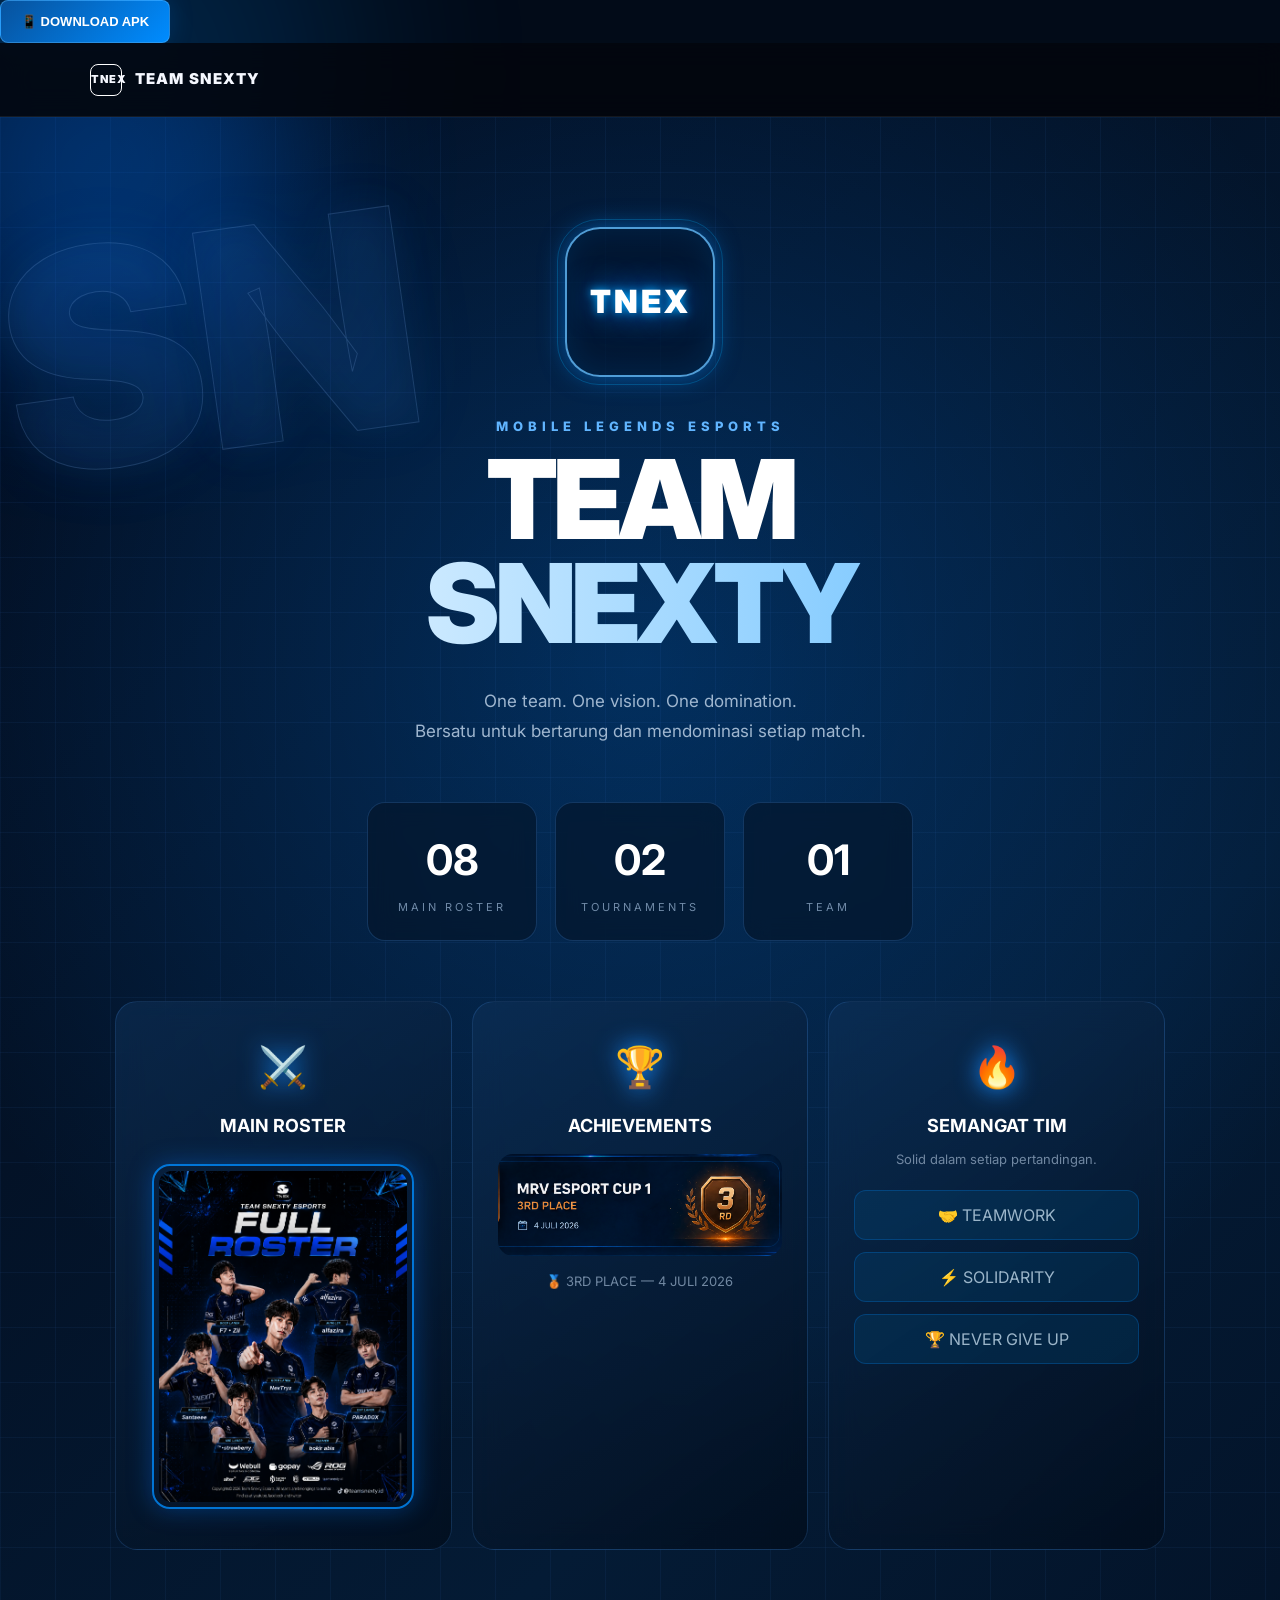
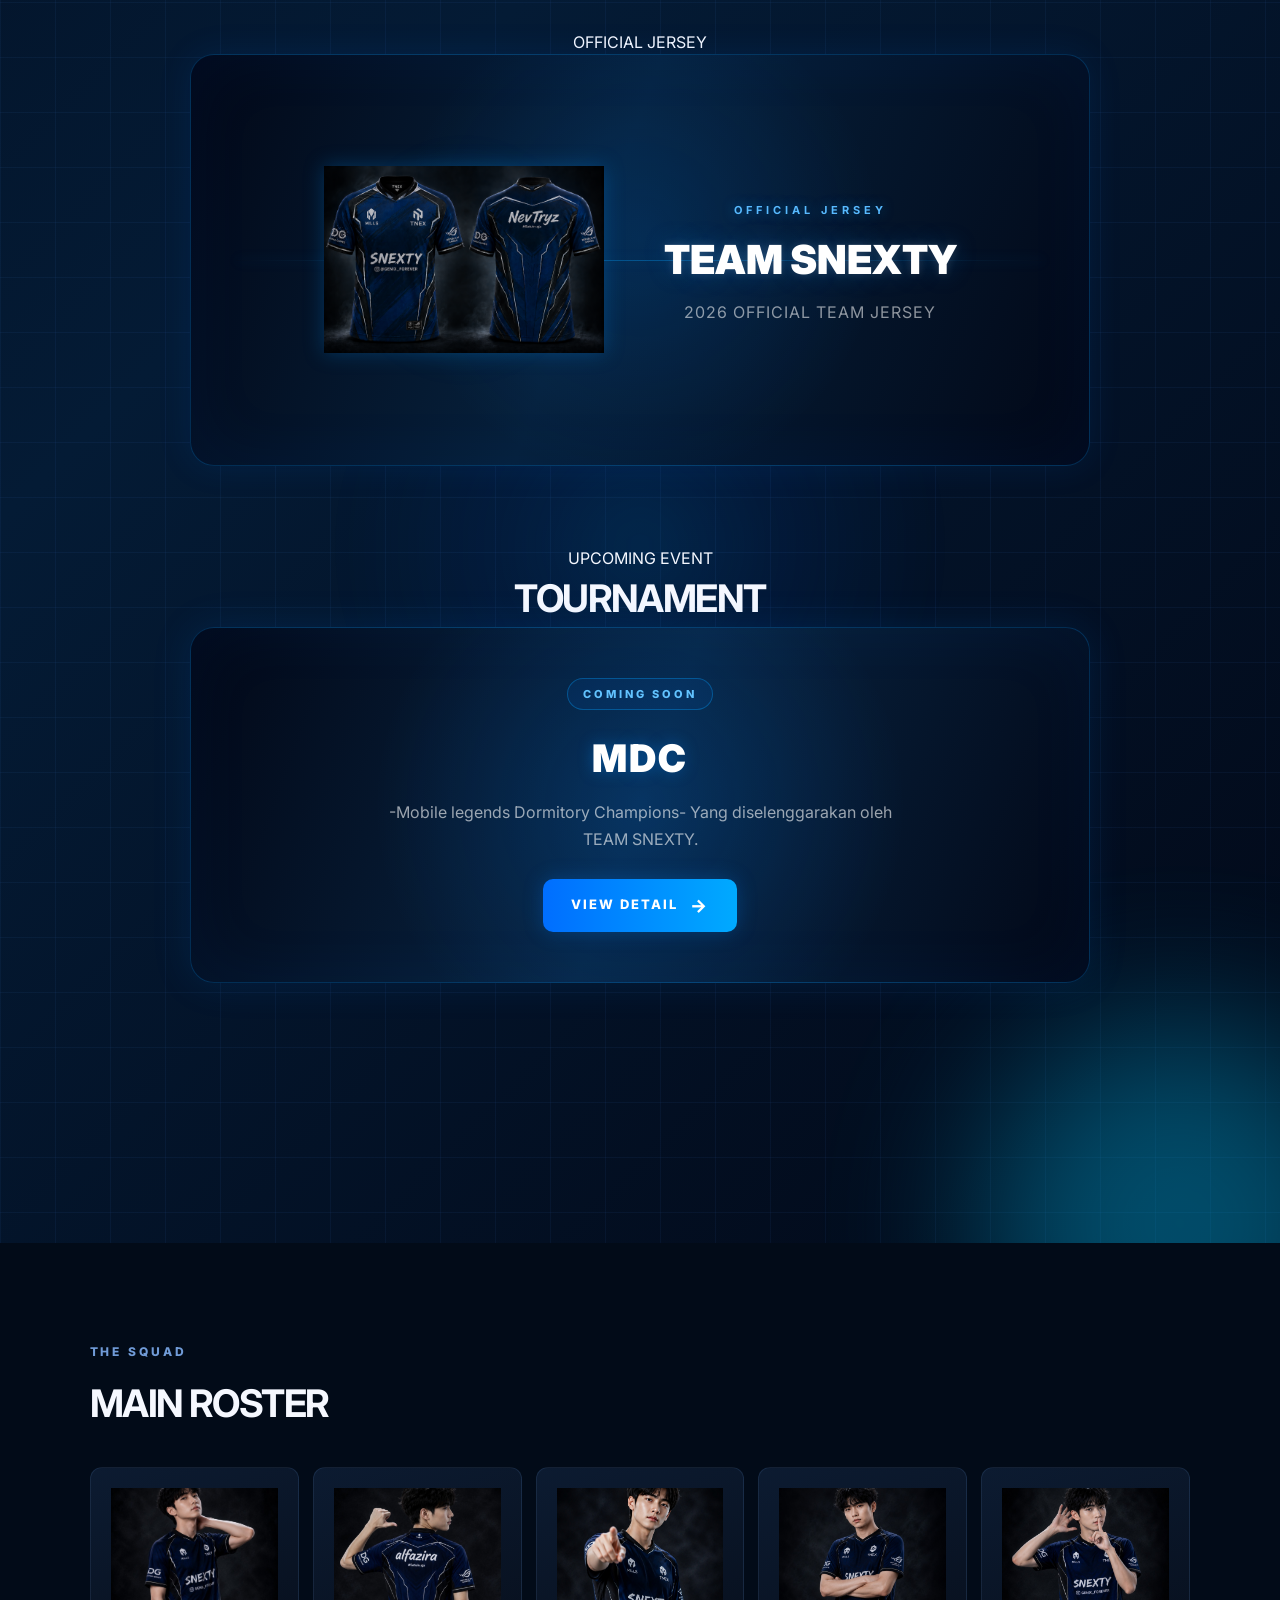
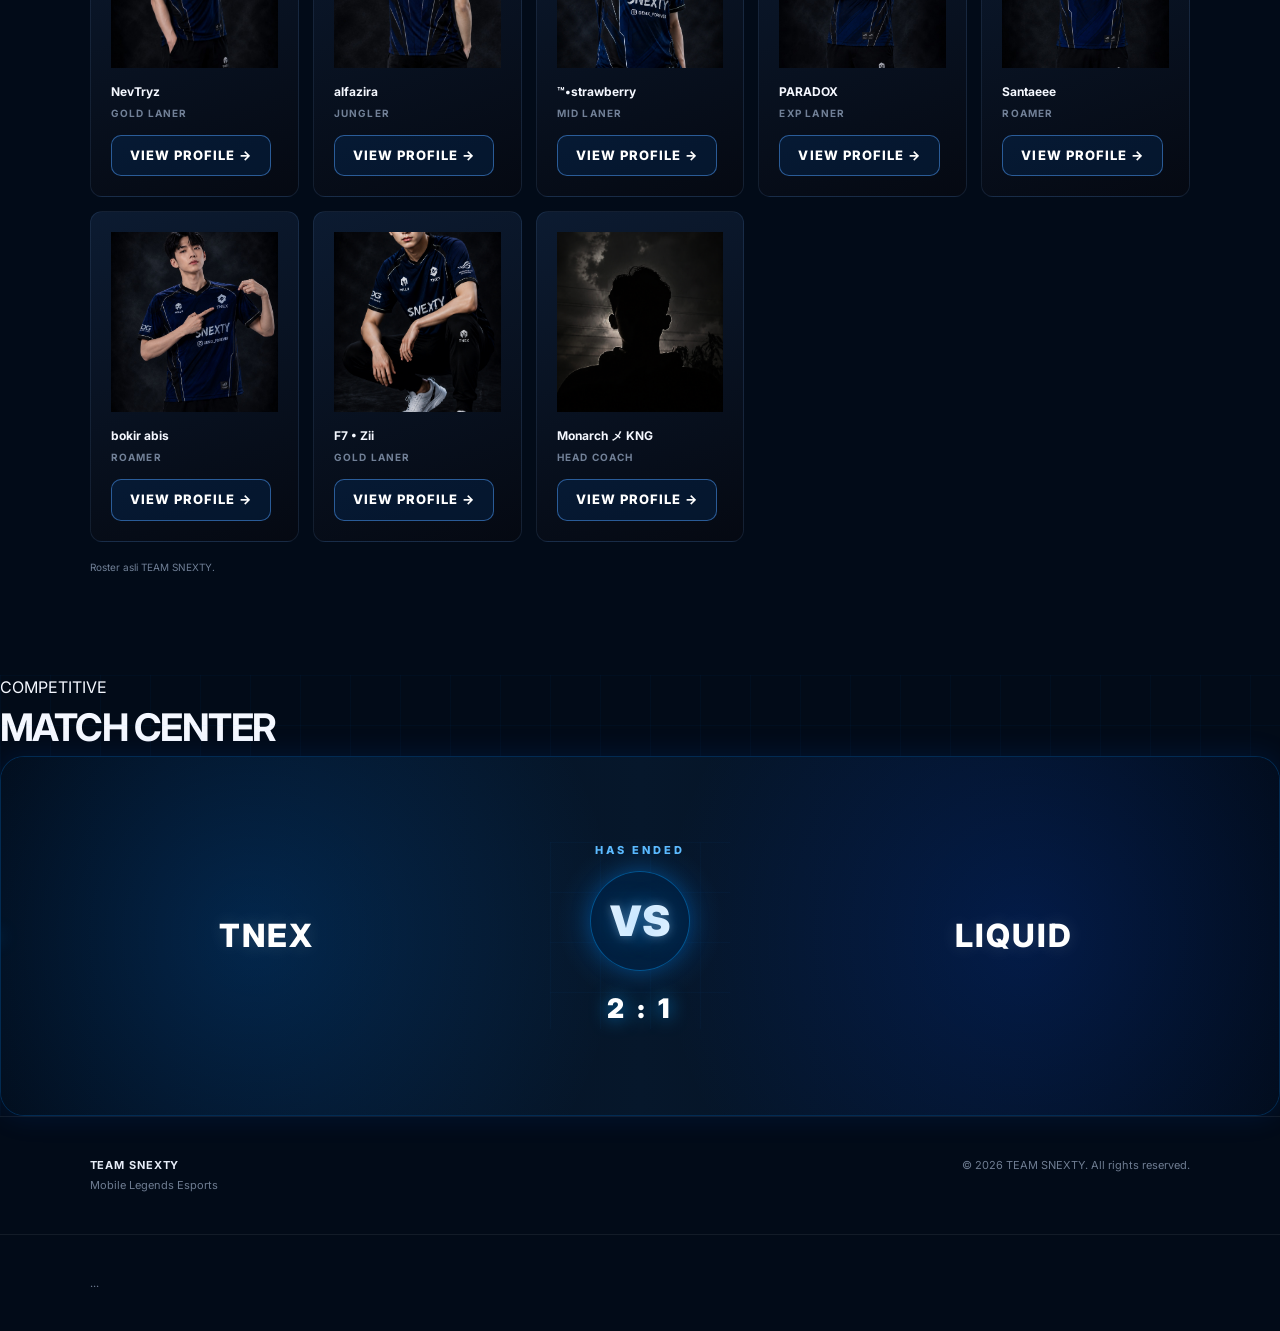
==== index.html @ 42fafc3f "Update index.html" ====
<!DOCTYPE html>
<html lang="id">
<head>
  <meta charset="UTF-8">
  <meta name="viewport" content="width=device-width, initial-scale=1.0">
  <title>TEAM SNEXTY — Mobile Legends Esports</title>
  <link rel="stylesheet" href="style.css">
</head>
  <!-- DOWNLOAD APK -->
<button type="button" class="btn apk-btn" onclick="openApkGate()">
  📱 DOWNLOAD APK
</button>

<!-- PASSWORD POPUP -->
<div id="apkGate" class="apk-gate">
  <div class="apk-overlay" onclick="closeApkGate()"></div>

  <div class="apk-box">
    <button class="apk-close" onclick="closeApkGate()">×</button>

    <div class="apk-icon">📱</div>

    <div class="apk-small">TEAM SNEXTY</div>
    <h2>DOWNLOAD APK</h2>

    <p>
      Masukkan sandi untuk membuka akses download
      aplikasi TEAM SNEXTY.
    </p>

    <input
      id="apkPassword"
      type="password"
      placeholder="Masukkan sandi"
    >

    <div id="apkError"></div>

    <button class="apk-unlock" onclick="checkApkPassword()">
      UNLOCK DOWNLOAD →
    </button>

    <!-- Muncul kalau password benar -->
    <div id="apkDownload" style="display:none;">
      <div class="apk-success">
        ✓ AKSES DIBUKA
      </div>

      <a
        href="TEAM-SNEXTY.apk"
        download
        class="apk-real-download"
      >
        DOWNLOAD TEAM SNEXTY APK
      </a>
    </div>
  </div>
</div>

<style>
/* TOMBOL DOWNLOAD */
.apk-btn {
  cursor: pointer;
  color: white;
  background: linear-gradient(135deg, #07529d, #008cff);
  border: 1px solid rgba(80,180,255,.5);
  box-shadow: 0 0 25px rgba(0,130,255,.2);
}

.apk-btn:hover {
  transform: translateY(-3px);
  box-shadow: 0 8px 30px rgba(0,130,255,.35);
}

/* POPUP */
.apk-gate {
  display: none;
  position: fixed;
  inset: 0;
  z-index: 99999;
  align-items: center;
  justify-content: center;
  padding: 20px;
}

.apk-gate.show {
  display: flex;
}

.apk-overlay {
  position: absolute;
  inset: 0;
  background: rgba(0,5,15,.85);
  backdrop-filter: blur(10px);
}

/* BOX */
.apk-box {
  position: relative;
  z-index: 2;
  width: min(420px, 100%);
  padding: 32px 25px;
  text-align: center;

  border: 1px solid rgba(40,160,255,.4);
  border-radius: 22px;

  background:
    radial-gradient(
      circle at top,
      rgba(0,130,255,.2),
      transparent 45%
    ),
    linear-gradient(145deg,#0a203b,#030912);

  box-shadow:
    0 20px 70px rgba(0,0,0,.6),
    0 0 40px rgba(0,120,255,.15);
}

.apk-close {
  position: absolute;
  right: 14px;
  top: 10px;

  width: 35px;
  height: 35px;

  border: 0;
  border-radius: 10px;

  background: rgba(255,255,255,.05);
  color: white;

  font-size: 25px;
  cursor: pointer;
}

.apk-icon {
  width: 65px;
  height: 65px;

  margin: auto;
  margin-bottom: 15px;

  display: flex;
  align-items: center;
  justify-content: center;

  border-radius: 18px;

  background: rgba(0,120,255,.12);
  border: 1px solid rgba(50,170,255,.4);

  font-size: 28px;

  box-shadow: 0 0 25px rgba(0,130,255,.2);
}

.apk-small {
  color: #45b1ff;
  font-size: 10px;
  font-weight: bold;
  letter-spacing: 4px;
}

.apk-box h2 {
  margin: 7px 0;
  color: white;
  font-size: 28px;
}

.apk-box p {
  color: #8297b1;
  font-size: 12px;
  line-height: 1.6;
}

/* INPUT */
#apkPassword {
  width: 100%;
  box-sizing: border-box;

  padding: 13px;

  margin-top: 10px;

  border-radius: 11px;
  border: 1px solid rgba(80,160,220,.3);

  outline: none;

  background: rgba(0,10,25,.8);
  color: white;

  font-size: 13px;
}

#apkPassword:focus {
  border-color: #299fff;
  box-shadow: 0 0 20px rgba(0,140,255,.15);
}

/* ERROR */
#apkError {
  min-height: 18px;
  margin-top: 7px;

  color: #ff7185;
  font-size: 11px;
  font-weight: bold;
}

/* UNLOCK */
.apk-unlock {
  width: 100%;

  padding: 13px;

  border: 1px solid rgba(70,170,255,.5);
  border-radius: 11px;

  background: linear-gradient(135deg,#07519b,#0089ed);

  color: white;

  font-weight: bold;
  font-size: 11px;

  cursor: pointer;
}

.apk-unlock:hover {
  filter: brightness(1.15);
}

/* BERHASIL */
.apk-success {
  margin-top: 15px;
  padding: 10px;

  border-radius: 9px;

  color: #65e0af;
  background: rgba(20,180,110,.08);

  border: 1px solid rgba(20,180,110,.25);

  font-size: 10px;
  font-weight: bold;
}

/* DOWNLOAD ASLI */
.apk-real-download {
  display: block;

  margin-top: 10px;
  padding: 13px;

  border-radius: 11px;

  background: linear-gradient(135deg,#087cdb,#00a2ff);

  color: white;
  text-decoration: none;

  font-size: 11px;
  font-weight: bold;
}
</style>

<script>
/* =========================
   PASSWORD APK
   ========================= */

const APK_PASSWORD = "SNEXTY2026";


function openApkGate() {

  document
    .getElementById("apkGate")
    .classList.add("show");

  document
    .getElementById("apkPassword")
    .value = "";

  document
    .getElementById("apkError")
    .textContent = "";

  document
    .getElementById("apkDownload")
    .style.display = "none";

}


function closeApkGate() {

  document
    .getElementById("apkGate")
    .classList.remove("show");

}


function checkApkPassword() {

  const password =
    document.getElementById("apkPassword").value;

  const error =
    document.getElementById("apkError");

  const download =
    document.getElementById("apkDownload");


  if (password === APK_PASSWORD) {

    error.textContent = "";

    download.style.display = "block";

  } else {

    error.textContent =
      "❌ Sandi salah!";

    download.style.display =
      "none";

  }

}
</script>
  <main>
<body>
  <header class="navbar">
  <a class="brand" href="#home">
    <span>TNEX</span> TEAM SNEXTY
  </a>

  <button class="menu" aria-label="Buka menu">☰</button>

  <nav class="mobile-menu">
    <a href="#home">Home</a>
    <a href="#roster">Roster</a>
    <a href="#matches">Matches</a>
  </nav>
  </header>
      </div>
      <div class="hero-mark">SN</div>
    </section>
    <section class="team-showcase">

  <div class="light-orb orb-one"></div>
  <div class="light-orb orb-two"></div>

  <div class="team-logo-box">
    <div class="team-logo">TNEX</div>
  </div>

  <p class="team-label">MOBILE LEGENDS ESPORTS</p>

  <h2 class="team-title">
    TEAM <span>SNEXTY</span>
  </h2>

  <p class="team-desc">
    One team. One vision. One domination.
    <br>
    Bersatu untuk bertarung dan mendominasi setiap match.
  </p>

  <div class="team-highlights">

    <div class="highlight">
      <strong>08</strong>
      <span>MAIN ROSTER</span>
    </div>

    <div class="highlight">
      <strong>02</strong>
      <span>TOURNAMENTS</span>
    </div>

    <div class="highlight">
      <strong>01</strong>
      <span>TEAM</span>
    </div>

  </div>

  <div class="showcase-bottom">

    <div class="showcase-card roster-showcase">
    <div class="showcase-icon">⚔️</div>

    <h3>MAIN ROSTER</h3>

    <div class="roster-image">
        <img src="roaster.jpg" alt="TEAM SNEXTY FULL ROSTER">
    </div>
</div>

    <div class="showcase-card achievement-showcase">
    <div class="showcase-icon">🏆</div>

    <h3>ACHIEVEMENTS</h3>

    <div class="achievement-image">
        <img src="banner-mrv.png" alt="MRV ESPORT CUP 1">
    </div>

    <p>🥉 3RD PLACE — 4 JULI 2026</p>
</div>

    <div class="showcase-card">
    <div class="showcase-icon">🔥</div>
    <h3>SEMANGAT TIM</h3>
    <p>Solid dalam setiap pertandingan.</p>

    <div class="team-spirit-info">
        <span>🤝 TEAMWORK</span>
        <span>⚡ SOLIDARITY</span>
        <span>🏆 NEVER GIVE UP</span>
    </div>
    </div>

  </div>
<section id="jersey" class="jersey-section">

    <div class="section-title">
        <span>OFFICIAL JERSEY</span>

      
    </div>

    <div class="jersey-card">

        <div class="jersey-image">
            <img src="jerseys.png" alt="TEAM SNEXTY Jersey">
        </div>

        <div class="jersey-info">
            <span class="jersey-label">OFFICIAL JERSEY</span>
            <h3>TEAM SNEXTY</h3>
            <p>2026 OFFICIAL TEAM JERSEY</p>
        </div>

    </div>
<!-- TOURNAMENT -->
<section id="tournament" class="tournament-section">

    <div class="section-title">
        <span>UPCOMING EVENT</span>
        <h2>TOURNAMENT</h2>
    </div>

    <div class="tournament-card">

        <div class="tournament-glow"></div>

        <div class="tournament-content">
            <span class="tournament-status">COMING SOON</span>

            <h3>MDC</h3>

            <p>
        -Mobile legends Dormitory Champions- 
              Yang diselenggarakan oleh TEAM SNEXTY.
            </p>

           <a href="tournament.html"
   class="tournament-btn"
   target="_blank"
   rel="noopener">
    VIEW DETAIL
    <span>→</span>
</a>
        </div>

    </div>

</section>
</section>
    </section>
    <section id="roster" class="section">
      <div class="section-head">
        <p class="eyebrow">THE SQUAD</p>
        <h2>MAIN ROSTER</h2>
</div>
      <div class="cards">
  <article class="player">
  <img src="nevtryz-roster.jpg" alt="NevTryz"
       style="width:100%; height:180px; object-fit:cover; display:block;">

  <h3>NevTryz</h3>

  <p>GOLD LANER</p>

  <a href="nevtryz.html" class="view-profile">
    VIEW PROFILE →
  </a>
  </article>
  <article class="player">
  <img src="jik.jpg" alt="alfazira"
       style="width:100%; height:180px; object-fit:cover; display:block;">
<h3>alfazira</h3>
<p>JUNGLER</p>

<a href="alfazira.html" class="view-profile">
  VIEW PROFILE →
</a>
  </article>
  <article class="player">
  <img src="santaeee-point-camera.jpg" alt="™•strawberry"
       style="width:100%; height:180px; object-fit:cover; display:block;">
  <h3>™•strawberry</h3>
  <p>MID LANER</p>
    <a href="strawberry.html" class="view-profile">
  VIEW PROFILE →
</a>
</article>
  <article class="player">
  <img src="raven.jpg" alt="PARADOX"
       style="width:100%; height:180px; object-fit:cover; display:block;">
  <h3>PARADOX</h3>
  <p>EXP LANER</p>
    <a href="paradox.html" class="view-profile">
  VIEW PROFILE →
</a>
</article>
  <article class="player">
  <img src="raven-2.jpg" alt="Santaeee"
       style="width:100%; height:180px; object-fit:cover; display:block;">
  <h3>Santaeee</h3>
  <p>ROAMER</p>
    <a href="santaeee.html" class="view-profile">
  VIEW PROFILE →
</a>
</article>
  <article class="player">
  <img src="santaeee.jpg" alt="bokir abis"
       style="width:100%; height:180px; object-fit:cover; display:block;">
  <h3>bokir abis</h3>
  <p>ROAMER</p>
    <a href="bokir.html" class="view-profile">
  VIEW PROFILE →
    </a>
  </article>
  <article class="player">
  <img src="jjj.jpg" alt="F7 • Zii"
       style="width:100%; height:180px; object-fit:cover; display:block;">
  <h3>F7 • Zii</h3>
  <p>GOLD LANER</p>
    <a href="f7-zii.html" class="view-profile">
  VIEW PROFILE →
    </a>
</article>
  <article class="player">
  <img src="nh.jpg" alt="Monarch メ KNG"
       style="width:100%; height:180px; object-fit:cover; display:block;">
  <h3>Monarch メ KNG</h3>
  <p>HEAD COACH</p>
    <a href="monarch.html" class="view-profile">
  VIEW PROFILE →
</a>
</article>
      </div>
      <p class="hint">Roster asli TEAM SNEXTY.</p>
    </section>
    
</style>
   <section id="matches" class="matches-section">

  <div class="section-title">
    <span>COMPETITIVE</span>
    <h2>MATCH CENTER</h2>
  </div>
     <div class="match-card">
    <div class="match-bg"></div>

    <div class="match-team team-left">
        <div class="team-name">TNEX</div>
    </div>

    <div class="match-center">
        <div class="match-status"> HAS ENDED </div>
        <div class="match-vs">VS</div>
        <div class="match-score">2 : 1</div>
    </div>

    <div class="match-team team-right">
        <div class="team-name">LIQUID</div>
    </div>
     </div>
     

  </div>

   </section>

  </main>

  <footer>
    <div><b>TEAM SNEXTY</b><span>Mobile Legends Esports</span></div>
    <p>© 2026 TEAM SNEXTY. All rights reserved.</p>
  </footer>

  <script src="script.js"></script>
  <footer>
  ...
</footer>

<script>
const menuButton = document.querySelector('.menu');
const mobileMenu = document.querySelector('.mobile-menu');

menuButton.addEventListener('click', () => {
  mobileMenu.classList.toggle('active');
});

document.querySelectorAll('.mobile-menu a').forEach(link => {
  link.addEventListener('click', () => {
    mobileMenu.classList.remove('active');
  });
});
</script>

</body>
</html>
</body>
</html>
---- style.css ----
@import url('https://fonts.googleapis.com/css2?family=Inter:wght@400;500;600;700;800;900&display=swap');

*{box-sizing:border-box;margin:0;padding:0}
html{scroll-behavior:smooth}
body{font-family:Inter,Arial,sans-serif;background:#03060d;color:#f5f8ff;line-height:1.5}
body:before{content:"";position:fixed;inset:0;pointer-events:none;background:radial-gradient(circle at 75% 10%,rgba(20,67,130,.20),transparent 30%),linear-gradient(135deg,#03060d 0%,#071326 52%,#02040a 100%);z-index:-1}
a{color:inherit;text-decoration:none}

.navbar{height:74px;display:flex;align-items:center;justify-content:space-between;padding:0 7%;position:sticky;top:0;z-index:20;background:rgba(3,6,13,.82);backdrop-filter:blur(14px);border-bottom:1px solid rgba(255,255,255,.07)}
.brand{font-weight:900;letter-spacing:.08em;font-size:15px}.brand span{display:inline-grid;place-items:center;width:32px;height:32px;margin-right:9px;border:1px solid #fff;border-radius:8px;font-size:11px}
nav{display:flex;gap:30px;font-size:13px;font-weight:700;color:#aeb9ca}nav a:hover{color:#fff}
.menu{display:none;background:none;border:0;color:#fff;font-size:25px}

.hero{min-height:650px;padding:100px 7%;display:flex;align-items:center;justify-content:space-between;overflow:hidden;position:relative}
.hero:after{content:"";position:absolute;width:520px;height:520px;right:-120px;top:80px;border-radius:50%;background:radial-gradient(circle,rgba(28,84,160,.28),transparent 67%);filter:blur(10px)}
.hero-content{max-width:760px;z-index:1}.eyebrow{color:#709bd7;font-size:12px;letter-spacing:.24em;font-weight:800;margin-bottom:14px}
h1{font-size:clamp(48px,9vw,112px);line-height:.92;letter-spacing:-.06em}h1 strong{display:block;color:#dfeaff;text-shadow:0 0 30px rgba(78,137,220,.2)}
.lead{margin:26px 0;color:#aab5c7;font-size:17px}.buttons{display:flex;gap:12px}.btn{padding:13px 20px;border-radius:8px;font-size:13px;font-weight:800;border:1px solid #244b7e}.primary{background:#174b8f}.primary:hover{background:#2163b6}.ghost{background:rgba(255,255,255,.03)}.ghost:hover{background:rgba(255,255,255,.08)}
.hero-mark{font-size:clamp(100px,22vw,270px);font-weight:900;letter-spacing:-.12em;color:transparent;-webkit-text-stroke:1px rgba(119,164,222,.22);user-select:none;transform:rotate(-8deg);z-index:1}

.stats{display:grid;grid-template-columns:repeat(3,1fr);border-top:1px solid rgba(255,255,255,.08);border-bottom:1px solid rgba(255,255,255,.08);background:rgba(7,16,30,.7)}
.stats div{padding:28px 7%;border-right:1px solid rgba(255,255,255,.07)}.stats div:last-child{border:0}.stats b{display:block;font-size:30px}.stats span{font-size:10px;color:#77869d;letter-spacing:.18em;font-weight:800}

.section{padding:100px 7%;max-width:1300px;margin:auto}.section.alt{max-width:none;background:linear-gradient(90deg,rgba(8,20,38,.72),rgba(3,7,15,.35));border-block:1px solid rgba(255,255,255,.05)}
.section-head{margin-bottom:35px}h2{font-size:38px;letter-spacing:-.04em}
.cards{display:grid;grid-template-columns:repeat(5,1fr);gap:14px}.player{padding:20px;background:linear-gradient(160deg,#0c1b31,#050912);border:1px solid rgba(99,145,207,.15);border-radius:12px;transition:.25s}.player:hover{transform:translateY(-5px);border-color:#3b70ad}.avatar{height:170px;border-radius:8px;display:grid;place-items:end start;padding:12px;font-size:45px;font-weight:900;color:rgba(255,255,255,.12);background:linear-gradient(145deg,#122c4e,#060a12)}.player h3{font-size:12px;margin-top:15px}.player p,.hint{font-size:10px;color:#718097;margin-top:5px;font-weight:700;letter-spacing:.12em}.hint{margin-top:18px;letter-spacing:0;font-weight:400}

.match{max-width:900px;margin:12px auto;padding:25px;display:grid;grid-template-columns:1fr auto auto;gap:35px;align-items:center;background:rgba(9,22,40,.72);border:1px solid rgba(99,145,207,.14);border-radius:12px}.match small{font-size:9px;color:#7194c0;letter-spacing:.17em;font-weight:800}.match h3{font-size:18px}.match p{font-size:11px;color:#77869d}.date{font-weight:800;color:#dfe9f8}.status{padding:7px 10px;border-radius:5px;background:#123b6c;color:#b9dcff;font-size:9px;font-weight:900}.status.muted{background:#141b26;color:#8793a5}

.achievement{display:grid;grid-template-columns:70px 1fr auto;align-items:center;gap:25px;padding:25px;border:1px solid rgba(99,145,207,.15);border-radius:12px;background:linear-gradient(100deg,#0b192d,#050912)}.trophy{width:60px;height:60px;display:grid;place-items:center;border-radius:12px;background:#122c4e;color:#bcdcff;font-size:24px}.achievement h3{font-size:14px}.achievement p{color:#7f8da1;font-size:12px;margin-top:4px}.achievement>strong{color:#7695bd}

footer{padding:40px 7%;border-top:1px solid rgba(255,255,255,.07);display:flex;justify-content:space-between;color:#6e7c91;font-size:11px}footer b{display:block;color:#e7edf8;letter-spacing:.08em}footer span{display:block;margin-top:4px}

@media(max-width:800px){
 nav{display:none;position:absolute;top:74px;left:0;right:0;padding:20px 7%;background:#050a13;flex-direction:column;gap:18px;border-bottom:1px solid #172238}
 nav.open{display:flex}.menu{display:block}.hero{min-height:560px;padding-top:80px}.hero-mark{position:absolute;right:-35px;opacity:.45}
 .stats{grid-template-columns:1fr}.stats div{border-right:0;border-bottom:1px solid rgba(255,255,255,.07);padding:20px 7%}
 .cards{grid-template-columns:repeat(2,1fr)}.avatar{height:130px}.match{grid-template-columns:1fr;gap:10px}.status{width:max-content}.achievement{grid-template-columns:55px 1fr}.achievement>strong{display:none}
 .section{padding:70px 7%}h2{font-size:30px}footer{display:block}footer p{margin-top:20px}
}
/* ===== SNEXTY ESPORTS BACKGROUND ===== */

/* =====================================================
   TEAM SNEXTY — TNEX ESPORTS ANIMATION
   ===================================================== */

/* HERO */
.hero {
    position: relative;
    overflow: hidden;
    isolation: isolate;

    /* GRID FUTURISTIK */
    background-image:
        linear-gradient(
            rgba(70, 140, 220, 0.025) 1px,
            transparent 1px
        ),
        linear-gradient(
            90deg,
            rgba(70, 140, 220, 0.025) 1px,
            transparent 1px
        );

    background-size: 45px 45px;

    animation: gridMove 18s linear infinite;
}


/* =====================================================
   BLUE GLOW
   ===================================================== */

.hero::before {
    content: "";
    position: absolute;

    width: 500px;
    height: 500px;

    top: -180px;
    right: -180px;

    background: radial-gradient(
        circle,
        rgba(0, 110, 255, 0.25) 0%,
        rgba(0, 110, 255, 0.08) 35%,
        transparent 70%
    );

    filter: blur(20px);

    animation: glowMove 7s ease-in-out infinite alternate;

    z-index: -1;
}


.hero::after {
    content: "";
    position: absolute;

    width: 420px;
    height: 420px;

    bottom: -200px;
    left: -160px;

    background: radial-gradient(
        circle,
        rgba(0, 80, 180, 0.18),
        transparent 70%
    );

    filter: blur(25px);

    animation: glowMove2 9s ease-in-out infinite alternate;

    z-index: -1;
}


/* =====================================================
   TNEX WATERMARK
   ===================================================== */

.hero-mark {
    position: absolute;

    font-size: clamp(120px, 32vw, 300px);

    font-weight: 900;

    letter-spacing: -10px;

    color: rgba(70, 150, 255, 0.035);

    white-space: nowrap;

    pointer-events: none;
    user-select: none;

    text-shadow:
        0 0 40px rgba(50, 140, 255, 0.08),
        0 0 90px rgba(50, 140, 255, 0.05);

    animation: tnexFloat 8s ease-in-out infinite;
}


/* =====================================================
   JUDUL TEAM SNEXTY
   ===================================================== */

.hero h1 {
    position: relative;

    text-shadow:
        0 0 25px rgba(80, 160, 255, 0.15);
}


.hero h1 strong {
    text-shadow:
        0 0 35px rgba(80, 160, 255, 0.25);
}


/* =====================================================
   TOMBOL GLOW + SHINE
   ===================================================== */

.hero .btn.primary {
    position: relative;

    overflow: hidden;

    transition:
        transform 0.25s ease,
        box-shadow 0.25s ease;
}


.hero .btn.primary:hover {
    transform: translateY(-3px);

    box-shadow:
        0 10px 30px rgba(0, 120, 255, 0.35);
}


.hero .btn.primary::after {
    content: "";

    position: absolute;

    top: 0;
    left: -100%;

    width: 60%;
    height: 100%;

    background: linear-gradient(
        90deg,
        transparent,
        rgba(255, 255, 255, 0.25),
        transparent
    );

    animation: buttonShine 3.5s infinite;
}


/* =====================================================
   ANIMATIONS
   ===================================================== */

@keyframes tnexFloat {

    0% {
        transform:
            translate3d(-20px, 10px, 0)
            rotate(-3deg);
    }

    50% {
        transform:
            translate3d(25px, -20px, 0)
            rotate(2deg);
    }

    100% {
        transform:
            translate3d(-20px, 10px, 0)
            rotate(-3deg);
    }
}


@keyframes gridMove {

    from {
        background-position: 0 0;
    }

    to {
        background-position: 45px 45px;
    }
}


@keyframes glowMove {

    from {
        transform:
            translate(0, 0)
            scale(1);
    }

    to {
        transform:
            translate(-80px, 70px)
            scale(1.25);
    }
}


@keyframes glowMove2 {

    from {
        transform:
            translate(0, 0)
            scale(1);
    }

    to {
        transform:
            translate(70px, -50px)
            scale(1.2);
    }
}


@keyframes buttonShine {

    0% {
        left: -100%;
    }

    35%,
    100% {
        left: 150%;
    }
}

/* ===== VIEW PROFILE BUTTON ===== */

.view-profile {
  display: inline-flex;
  align-items: center;
  justify-content: center;
  margin-top: 14px;
  padding: 10px 18px;
  border: 1px solid rgba(80,160,255,.5);
  border-radius: 10px;
  background: rgba(10,80,160,.18);
  color: #fff;
  text-decoration: none;
  font-size: 13px;
  font-weight: 800;
  letter-spacing: .08em;
  transition: .3s ease;
}

.view-profile:hover {
  transform: translateY(-3px);
  background: rgba(20,110,220,.45);
  box-shadow: 0 0 25px rgba(40,140,255,.45);
}

/* =================================
   TNEX TEAM SHOWCASE
================================= */

.team-showcase {
  position: relative;
  min-height: 850px;
  padding: 110px 7% 100px;
  overflow: hidden;
  text-align: center;
  background:
    radial-gradient(circle at 50% 20%, rgba(0,130,255,.25), transparent 35%),
    linear-gradient(135deg, #020817, #041b35, #020817);
}

/* GRID BACKGROUND */

.team-showcase::before {
  content: "";
  position: absolute;
  inset: 0;
  background-image:
    linear-gradient(rgba(70,150,255,.06) 1px, transparent 1px),
    linear-gradient(90deg, rgba(70,150,255,.06) 1px, transparent 1px);
  background-size: 55px 55px;
  animation: gridMove 12s linear infinite;
  pointer-events: none;
}

@keyframes gridMove {
  from {
    transform: translateY(0);
  }

  to {
    transform: translateY(55px);
  }
}

/* LIGHT ORBS */

.light-orb {
  position: absolute;
  width: 400px;
  height: 400px;
  border-radius: 50%;
  filter: blur(80px);
  opacity: .35;
  pointer-events: none;
}

.orb-one {
  background: #0077ff;
  top: -150px;
  left: -100px;
  animation: orbMove 8s ease-in-out infinite alternate;
}

.orb-two {
  background: #00c8ff;
  bottom: -180px;
  right: -100px;
  animation: orbMove 10s ease-in-out infinite alternate-reverse;
}

@keyframes orbMove {
  from {
    transform: translate(0,0) scale(1);
  }

  to {
    transform: translate(80px,40px) scale(1.25);
  }
}

/* LOGO */

.team-logo-box {
  position: relative;
  z-index: 2;
  display: inline-flex;
  justify-content: center;
  align-items: center;
  width: 150px;
  height: 150px;
  margin-bottom: 30px;
  border: 2px solid rgba(100,190,255,.8);
  border-radius: 35px;
  background: rgba(0,20,45,.65);
  box-shadow:
    0 0 25px rgba(0,140,255,.5),
    inset 0 0 30px rgba(0,140,255,.12);
  animation: logoFloat 4s ease-in-out infinite;
}

.team-logo-box::before {
  content: "";
  position: absolute;
  inset: -10px;
  border: 1px solid rgba(0,180,255,.25);
  border-radius: 42px;
  animation: logoSpin 8s linear infinite;
}

.team-logo {
  font-size: 32px;
  font-weight: 900;
  letter-spacing: 3px;
  color: white;
  text-shadow:
    0 0 10px #00aaff,
    0 0 30px #0077ff;
}

@keyframes logoFloat {
  0%,100% {
    transform: translateY(0);
  }

  50% {
    transform: translateY(-12px);
  }
}

@keyframes logoSpin {
  from {
    transform: rotate(0deg);
  }

  to {
    transform: rotate(360deg);
  }
}

/* TEXT */

.team-label {
  position: relative;
  z-index: 2;
  margin: 10px 0;
  color: #61b5ff;
  font-size: 13px;
  font-weight: 800;
  letter-spacing: 5px;
}

.team-title {
  position: relative;
  z-index: 2;
  margin: 10px 0;
  font-size: clamp(55px, 10vw, 110px);
  font-weight: 950;
  line-height: .95;
  color: white;
  letter-spacing: -5px;
}

.team-title span {
  display: block;
  background: linear-gradient(
    90deg,
    #ffffff,
    #54b7ff,
    #ffffff,
    #248cff
  );
  background-size: 300%;
  -webkit-background-clip: text;
  background-clip: text;
  color: transparent;
  animation: titleGlow 5s linear infinite;
}

@keyframes titleGlow {
  from {
    background-position: 0%;
  }

  to {
    background-position: 300%;
  }
}

.team-desc {
  position: relative;
  z-index: 2;
  max-width: 650px;
  margin: 30px auto;
  color: #9fb6cf;
  font-size: 17px;
  line-height: 1.8;
}

/* STATS */

.team-highlights {
  position: relative;
  z-index: 2;
  display: flex;
  justify-content: center;
  gap: 18px;
  flex-wrap: wrap;
  margin: 55px auto;
}

.highlight {
  min-width: 170px;
  padding: 25px;
  border: 1px solid rgba(80,160,255,.22);
  border-radius: 18px;
  background: rgba(4,20,40,.65);
  backdrop-filter: blur(12px);
  transition: .3s;
}

.highlight:hover {
  transform: translateY(-8px);
  border-color: #249cff;
  box-shadow: 0 0 30px rgba(0,140,255,.25);
}

.highlight strong {
  display: block;
  font-size: 42px;
  color: white;
}

.highlight span {
  display: block;
  margin-top: 8px;
  font-size: 11px;
  letter-spacing: 3px;
  color: #718ba8;
}

/* BOTTOM CARDS */

.showcase-bottom {
  position: relative;
  z-index: 2;
  display: grid;
  grid-template-columns: repeat(3,1fr);
  gap: 20px;
  max-width: 1050px;
  margin: 60px auto 0;
}

.showcase-card {
  padding: 35px 25px;
  border: 1px solid rgba(80,160,255,.18);
  border-radius: 22px;
  background:
    linear-gradient(
      145deg,
      rgba(15,50,90,.55),
      rgba(2,13,28,.8)
    );
  backdrop-filter: blur(15px);
  transition: .4s;
}

.showcase-card:hover {
  transform: translateY(-10px) scale(1.02);
  border-color: rgba(50,170,255,.7);
  box-shadow:
    0 15px 50px rgba(0,100,255,.2),
    inset 0 0 30px rgba(0,130,255,.08);
}

.showcase-icon {
  font-size: 40px;
  margin-bottom: 15px;
  filter: drop-shadow(0 0 12px #168cff);
}

.showcase-card h3 {
  margin: 10px 0;
  color: white;
  font-size: 18px;
}

.showcase-card p {
  margin: 0;
  color: #7188a2;
  font-size: 13px;
  line-height: 1.6;
}

/* MOBILE */

@media (max-width: 800px) {

  .team-showcase {
    min-height: auto;
    padding: 90px 20px 70px;
  }

  .team-logo-box {
    width: 120px;
    height: 120px;
  }

  .team-logo {
    font-size: 26px;
  }

  .team-title {
    font-size: 65px;
  }

  .team-desc {
    font-size: 15px;
  }

  .showcase-bottom {
    grid-template-columns: 1fr;
  }

  .team-highlights {
    gap: 10px;
  }

  .highlight {
    min-width: 120px;
    padding: 20px 12px;
  }

  .highlight strong {
    font-size: 32px;
  }
}

/* FULL ROSTER BANNER */
.roster-banner {
    width: 100%;
    max-width: 1100px;
    margin: 35px auto 50px;
    padding: 8px;
    border: 1px solid rgba(0, 140, 255, 0.65);
    border-radius: 24px;
    background: linear-gradient(
        135deg,
        rgba(0, 90, 180, 0.25),
        rgba(0, 15, 40, 0.8),
        rgba(0, 120, 255, 0.2)
    );
    box-shadow:
        0 0 25px rgba(0, 120, 255, 0.25),
        inset 0 0 25px rgba(0, 100, 255, 0.08);
    overflow: hidden;
    position: relative;
}

.roster-banner::before {
    content: "";
    position: absolute;
    inset: -100%;
    background: linear-gradient(
        120deg,
        transparent 40%,
        rgba(255,255,255,0.18) 50%,
        transparent 60%
    );
    animation: rosterLight 5s linear infinite;
}

.roster-banner img {
    position: relative;
    z-index: 1;
    display: block;
    width: 100%;
    height: auto;
    border-radius: 18px;
}

@keyframes rosterLight {
    from {
        transform: translateX(-35%) rotate(10deg);
    }
    to {
        transform: translateX(35%) rotate(10deg);
    }
}

.roster-showcase {
    overflow: hidden;
}

.roster-image {
    margin: 25px auto 5px;
    width: 92%;
    border: 2px solid rgba(0, 140, 255, 0.8);
    border-radius: 18px;
    padding: 5px;
    box-shadow: 0 0 25px rgba(0, 120, 255, 0.35);
    overflow: hidden;
}

.roster-image img {
    display: block;
    width: 100%;
    height: auto;
    border-radius: 13px;
}

.achievement-image {
    width: 100%;
    border-radius: 15px;
    display: block;
    margin: 15px 0;
}

.achievement-showcase {
    width: 100%;
    max-width: 100%;
    min-width: 0;
    overflow: hidden;
    box-sizing: border-box;
}

.achievement-image {
    width: 100%;
    max-width: 100%;
    overflow: hidden;
    box-sizing: border-box;
    margin: 15px 0;
    border-radius: 15px;
}

.achievement-image img {
    width: 100%;
    max-width: 100%;
    height: auto;
    display: block;
    object-fit: contain;
    box-sizing: border-box;
}

.team-spirit-info {
    display: flex;
    flex-direction: column;
    align-items: center;
    gap: 12px;
    margin-top: 20px;
}

.team-spirit-info span {
    width: 100%;
    max-width: 300px;
    padding: 12px 15px;
    text-align: center;
    color: #9bb5c9;
    background: rgba(0, 80, 130, 0.25);
    border: 1px solid rgba(0, 140, 255, 0.25);
    border-radius: 12px;
    box-sizing: border-box;
}

html {
  scroll-behavior: smooth;
}

section {
  scroll-margin-top: 80px;
}

html {
  scroll-behavior: smooth;
}

section {
  scroll-margin-top: 80px;
}

.mobile-menu {
  display: none;
}

.mobile-menu.active {
  display: flex;
  flex-direction: column;
}

/* ===== ANIMATED MATCH BACKGROUND ===== */

body {
    position: relative;
    overflow-x: hidden;
    background: #020b18;
}

/* Cahaya biru bergerak */
body::before,
body::after {
    content: "";
    position: fixed;
    width: 500px;
    height: 500px;
    border-radius: 50%;
    pointer-events: none;
    filter: blur(100px);
    opacity: 0.18;
    z-index: -1;
}

body::before {
    background: #008cff;
    top: -180px;
    left: -150px;
    animation: glowMove 8s ease-in-out infinite alternate;
}

body::after {
    background: #004cff;
    right: -180px;
    bottom: -200px;
    animation: glowMove2 10s ease-in-out infinite alternate;
}

@keyframes glowMove {
    from {
        transform: translate(0, 0);
    }

    to {
        transform: translate(180px, 120px);
    }
}

@keyframes glowMove2 {
    from {
        transform: translate(0, 0);
    }

    to {
        transform: translate(-160px, -100px);
    }
}

/* Garis/grid tipis */
.match-center,
.matches-section {
    position: relative;
}

.match-center::before,
.matches-section::before {
    content: "";
    position: absolute;
    inset: 0;
    pointer-events: none;
    background-image:
        linear-gradient(rgba(0, 140, 255, 0.035) 1px, transparent 1px),
        linear-gradient(90deg, rgba(0, 140, 255, 0.035) 1px, transparent 1px);
    background-size: 50px 50px;
    animation: gridMove 12s linear infinite;
}

@keyframes gridMove {
    from {
        background-position: 0 0;
    }

    to {
        background-position: 50px 50px;
    }
}

/* =========================
   MATCH VS HORIZONTAL
========================= */

.match-card {
    width: 100%;
    display: grid;
    grid-template-columns: 1fr 120px 1fr;
    align-items: center;
    gap: 20px;
    padding: 45px 30px;
    box-sizing: border-box;
}

/* Tim kiri */
.match-card .team-left {
    display: flex;
    flex-direction: column;
    align-items: center;
    justify-content: center;
}

/* VS tengah */
.match-card .vs {
    display: flex;
    align-items: center;
    justify-content: center;
    font-size: 42px;
    font-weight: 800;
}

/* Tim kanan */
.match-card .team-right {
    display: flex;
    flex-direction: column;
    align-items: center;
    justify-content: center;
}

/* Logo */
.match-card .team-left img,
.match-card .team-right img {
    width: 150px;
    height: 150px;
    object-fit: contain;
    margin-bottom: 18px;
}

/* Nama tim */
.match-card .team-left h2,
.match-card .team-right h2 {
    margin: 0;
    text-align: center;
}

/* Jangan ubah jadi kolom di HP */
@media (max-width: 600px) {

    .match-card {
        grid-template-columns: 1fr 60px 1fr;
        gap: 8px;
        padding: 30px 10px;
    }

    .match-card .team-left img,
    .match-card .team-right img {
        width: 90px;
        height: 90px;
    }

    .match-card .vs {
        font-size: 26px;
    }

    .match-card .team-left h2,
    .match-card .team-right h2 {
        font-size: 18px;
    }
}

.match-card {
    position: relative;
    width: 100%;
    min-height: 420px;
    overflow: hidden;

    display: flex;
    align-items: center;
    justify-content: space-between;

    padding: 60px 7%;
    border-radius: 24px;

    background:
        linear-gradient(90deg,
            #031326 0%,
            #061d38 35%,
            #020b18 50%,
            #061d38 65%,
            #031326 100%);

    border: 1px solid rgba(0, 153, 255, .25);

    box-shadow:
        0 0 40px rgba(0, 110, 255, .12),
        inset 0 0 80px rgba(0, 100, 255, .08);
}

/* GRID HORIZONTAL */
.match-card::before {
    content: "";
    position: absolute;
    inset: 0;

    background:
        repeating-linear-gradient(
            90deg,
            transparent 0px,
            transparent 90px,
            rgba(0, 140, 255, .06) 91px,
            transparent 92px
        );

    opacity: .5;
    pointer-events: none;
}

/* GARIS CAHAYA BERGERAK */
.match-card::after {
    content: "";
    position: absolute;

    width: 45%;
    height: 2px;

    top: 50%;
    left: -45%;

    background: linear-gradient(
        90deg,
        transparent,
        #008cff,
        #6bc7ff,
        transparent
    );

    box-shadow: 0 0 18px #008cff;

    animation: lightMove 5s linear infinite;
}

@keyframes lightMove {
    0% {
        left: -45%;
    }

    100% {
        left: 100%;
    }
}

/* TEAM */
.match-team {
    position: relative;
    z-index: 2;

    width: 35%;

    text-align: center;
}

/* NAMA TIM */
.team-name {
    font-size: 42px;
    font-weight: 800;
    letter-spacing: 2px;

    color: white;

    text-shadow:
        0 0 10px rgba(0, 140, 255, .4),
        0 0 25px rgba(0, 140, 255, .15);
}

/* VS TENGAH */
.match-vs {
    position: relative;
    z-index: 3;

    display: flex;
    align-items: center;
    justify-content: center;

    width: 100px;
    height: 100px;

    border-radius: 50%;

    background: rgba(2, 15, 30, .8);

    border: 1px solid rgba(0, 153, 255, .45);

    box-shadow:
        0 0 20px rgba(0, 140, 255, .3),
        inset 0 0 25px rgba(0, 100, 255, .12);
}

.match-vs span {
    font-size: 28px;
    font-weight: 900;
    color: #ffffff;

    text-shadow:
        0 0 12px #008cff;
}

/* CAHAYA DI BELAKANG VS */
.match-vs::before {
    content: "";

    position: absolute;
    width: 180px;
    height: 180px;

    border-radius: 50%;

    background: radial-gradient(
        circle,
        rgba(0, 140, 255, .22),
        transparent 65%
    );

    animation: pulseGlow 2.5s ease-in-out infinite;
}

@keyframes pulseGlow {
    0%, 100% {
        transform: scale(.8);
        opacity: .5;
    }

    50% {
        transform: scale(1.15);
        opacity: 1;
    }
}

/* RESPONSIVE HP */
@media (max-width: 700px) {

    .match-card {
        min-height: 260px;
        padding: 35px 15px;
    }

    .team-name {
        font-size: 18px;
        letter-spacing: 1px;
    }

    .match-vs {
        width: 55px;
        height: 55px;
    }

    .match-vs span {
        font-size: 17px;
    }

    .match-vs::before {
        width: 100px;
        height: 100px;
    }
                        }

.match-vs {
    display: flex;
    flex-direction: column;
    align-items: center;
    justify-content: center;
    gap: 8px;
}

.match-score {
    font-size: 24px;
    font-weight: 900;
    color: white;
    text-shadow: 0 0 15px rgba(0, 140, 255, .8);
}

/* =========================
   MATCH CENTER - ESPORTS
   ========================= */

.match-card {
    position: relative;
    min-height: 360px;
    display: flex;
    align-items: center;
    justify-content: space-between;
    overflow: hidden;
    border-radius: 24px;
    border: 1px solid rgba(0, 140, 255, 0.25);
    background: #020b18;
    box-shadow:
        0 0 30px rgba(0, 100, 255, 0.12),
        inset 0 0 60px rgba(0, 80, 180, 0.08);
}

/* Background animasi */
.match-bg {
    position: absolute;
    inset: 0;
    overflow: hidden;
    pointer-events: none;
    background:
        radial-gradient(circle at 20% 50%, rgba(0, 130, 255, .20), transparent 35%),
        radial-gradient(circle at 80% 50%, rgba(0, 80, 255, .18), transparent 35%),
        linear-gradient(90deg, #020b18, #06172b, #020b18);
}

/* Garis cahaya bergerak */
.match-bg::before {
    content: "";
    position: absolute;
    width: 45%;
    height: 2px;
    top: 25%;
    left: -50%;
    background: linear-gradient(
        90deg,
        transparent,
        rgba(0, 170, 255, .8),
        transparent
    );
    box-shadow: 0 0 15px rgba(0, 170, 255, .7);
    animation: matchLight 5s linear infinite;
}

.match-bg::after {
    content: "";
    position: absolute;
    width: 35%;
    height: 2px;
    bottom: 25%;
    right: -40%;
    background: linear-gradient(
        90deg,
        transparent,
        rgba(0, 110, 255, .7),
        transparent
    );
    box-shadow: 0 0 15px rgba(0, 110, 255, .6);
    animation: matchLightReverse 6s linear infinite;
}

@keyframes matchLight {
    0% {
        transform: translateX(0);
    }

    100% {
        transform: translateX(330%);
    }
}

@keyframes matchLightReverse {
    0% {
        transform: translateX(0);
    }

    100% {
        transform: translateX(-330%);
    }
}

/* Tim kiri & kanan */
.match-team {
    position: relative;
    z-index: 2;
    width: 32%;
    text-align: center;
}

.team-name {
    font-size: 32px;
    font-weight: 800;
    letter-spacing: 2px;
    color: #fff;
    text-shadow: 0 0 18px rgba(255,255,255,.15);
}

/* Tengah */
.match-center {
    position: relative;
    z-index: 3;
    width: 180px;
    text-align: center;
    display: flex;
    flex-direction: column;
    align-items: center;
}

.match-status {
    font-size: 11px;
    font-weight: 800;
    letter-spacing: 3px;
    color: #5dbbff;
    margin-bottom: 12px;
    text-transform: uppercase;
    animation: statusGlow 2s ease-in-out infinite alternate;
}

.match-vs {
    font-size: 42px;
    font-weight: 900;
    color: #fff;
    line-height: 1;
    text-shadow:
        0 0 10px rgba(255,255,255,.3),
        0 0 25px rgba(0,140,255,.4);
}

.match-score {
    margin-top: 18px;
    font-size: 27px;
    font-weight: 900;
    letter-spacing: 4px;
    color: #fff;
    text-shadow: 0 0 18px rgba(0,160,255,.8);
    animation: scorePulse 2.5s ease-in-out infinite;
}

@keyframes statusGlow {
    from {
        opacity: .65;
        text-shadow: 0 0 5px rgba(0,160,255,.2);
    }

    to {
        opacity: 1;
        text-shadow: 0 0 15px rgba(0,160,255,.9);
    }
}

@keyframes scorePulse {
    0%, 100% {
        transform: scale(1);
    }

    50% {
        transform: scale(1.06);
    }
}

/* Mobile */
@media (max-width: 600px) {

    .match-card {
        min-height: 260px;
        border-radius: 18px;
    }

    .team-name {
        font-size: 20px;
        letter-spacing: 1px;
    }

    .match-center {
        width: 110px;
    }

    .match-status {
        font-size: 8px;
        letter-spacing: 2px;
        margin-bottom: 8px;
    }

    .match-vs {
        font-size: 28px;
    }

    .match-score {
        margin-top: 12px;
        font-size: 21px;
        letter-spacing: 2px;
    }
}

/* =================================
   TEAM JERSEY - PREMIUM LIGHT
================================= */

.jersey-section {
    position: relative;
    padding: 80px 20px;
    overflow: hidden;
}

/* Cahaya besar di background */
.jersey-section::before {
    content: "";
    position: absolute;
    width: 600px;
    height: 600px;
    left: 50%;
    top: 50%;
    transform: translate(-50%, -50%);

    background: radial-gradient(
        circle,
        rgba(0, 140, 255, 0.16) 0%,
        rgba(0, 100, 255, 0.08) 30%,
        transparent 70%
    );

    filter: blur(20px);
    animation: jerseyGlow 5s ease-in-out infinite alternate;
    pointer-events: none;
}

@keyframes jerseyGlow {
    0% {
        transform: translate(-50%, -50%) scale(.85);
        opacity: .55;
    }

    100% {
        transform: translate(-50%, -50%) scale(1.15);
        opacity: 1;
    }
}

/* Card */
.jersey-card {
    position: relative;
    max-width: 900px;
    min-height: 390px;
    margin: 0 auto;

    display: flex;
    align-items: center;
    justify-content: center;
    gap: 60px;

    padding: 45px;
    box-sizing: border-box;

    overflow: hidden;
    isolation: isolate;

    border-radius: 24px;
    border: 1px solid rgba(0, 150, 255, .25);

    background:
        radial-gradient(
            circle at 50% 45%,
            rgba(0, 130, 255, .14),
            transparent 48%
        ),
        linear-gradient(
            110deg,
            #020817 0%,
            #06203b 45%,
            #020817 100%
        );

    box-shadow:
        0 0 35px rgba(0, 110, 255, .10),
        inset 0 0 70px rgba(0, 100, 255, .06);
}

/* Cahaya horizontal berjalan */
.jersey-card::before {
    content: "";
    position: absolute;

    width: 35%;
    height: 150%;

    top: -25%;
    left: -45%;

    background: linear-gradient(
        90deg,
        transparent,
        rgba(70, 190, 255, .12),
        rgba(120, 210, 255, .28),
        rgba(70, 190, 255, .12),
        transparent
    );

    filter: blur(12px);
    transform: rotate(15deg);

    animation: jerseySweep 6s ease-in-out infinite;
}

@keyframes jerseySweep {
    0% {
        left: -45%;
        opacity: 0;
    }

    15% {
        opacity: 1;
    }

    50% {
        opacity: 1;
    }

    85% {
        opacity: 1;
    }

    100% {
        left: 120%;
        opacity: 0;
    }
}

/* Garis cahaya tipis */
.jersey-card::after {
    content: "";
    position: absolute;

    left: 5%;
    right: 5%;
    top: 50%;

    height: 1px;

    background: linear-gradient(
        90deg,
        transparent,
        rgba(0, 160, 255, .35),
        transparent
    );

    box-shadow: 0 0 12px rgba(0, 150, 255, .25);

    animation: jerseyLine 3s ease-in-out infinite alternate;
}

@keyframes jerseyLine {
    from {
        opacity: .25;
        transform: scaleX(.7);
    }

    to {
        opacity: .8;
        transform: scaleX(1);
    }
}

/* Jersey */
.jersey-image {
    position: relative;
    z-index: 2;

    width: 280px;
    height: 320px;

    display: flex;
    align-items: center;
    justify-content: center;

    animation: jerseyFloat 4s ease-in-out infinite;
}

.jersey-image::before {
    content: "";
    position: absolute;

    width: 230px;
    height: 230px;

    border-radius: 50%;

    background: radial-gradient(
        circle,
        rgba(0, 150, 255, .22),
        transparent 68%
    );

    filter: blur(15px);
    z-index: -1;

    animation: jerseyAura 3s ease-in-out infinite alternate;
}

.jersey-image img {
    max-width: 100%;
    max-height: 100%;

    object-fit: contain;

    filter:
        drop-shadow(0 0 10px rgba(0, 150, 255, .25));

    transition: .4s ease;
}

.jersey-card:hover .jersey-image {
    animation-play-state: paused;
}

.jersey-card:hover .jersey-image img {
    transform: scale(1.06);

    filter:
        drop-shadow(0 0 25px rgba(0, 170, 255, .65));
}

@keyframes jerseyFloat {
    0%, 100% {
        transform: translateY(0);
    }

    50% {
        transform: translateY(-8px);
    }
}

@keyframes jerseyAura {
    from {
        transform: scale(.8);
        opacity: .45;
    }

    to {
        transform: scale(1.15);
        opacity: 1;
    }
}

/* Tulisan */
.jersey-info {
    position: relative;
    z-index: 3;
}

.jersey-label {
    font-size: 11px;
    font-weight: 700;
    letter-spacing: 4px;
    color: #58baff;

    text-shadow: 0 0 12px rgba(0, 160, 255, .5);
}

.jersey-info h3 {
    margin: 10px 0;

    font-size: 40px;
    font-weight: 900;

    color: #fff;

    text-shadow:
        0 0 10px rgba(255,255,255,.15),
        0 0 25px rgba(0, 140, 255, .25);
}

.jersey-info p {
    margin: 0;

    color: rgba(255,255,255,.55);
    letter-spacing: 1px;
}

/* HP */
@media (max-width: 700px) {

    .jersey-section {
        padding: 60px 15px;
    }

    .jersey-card {
        min-height: 500px;
        flex-direction: column;
        gap: 15px;
        padding: 30px 15px;
    }

    .jersey-image {
        width: 220px;
        height: 260px;
    }

    .jersey-info {
        text-align: center;
    }

    .jersey-info h3 {
        font-size: 28px;
    }
     }
/* =========================
   TOURNAMENT
========================= */

.tournament-section {
    position: relative;
    padding: 80px 20px;
    overflow: hidden;
}

.tournament-card {
    position: relative;
    max-width: 900px;
    min-height: 300px;
    margin: auto;

    display: flex;
    align-items: center;
    justify-content: center;

    padding: 50px;
    box-sizing: border-box;
    overflow: hidden;

    border-radius: 24px;
    border: 1px solid rgba(0, 150, 255, .25);

    background:
        radial-gradient(
            circle at 50% 50%,
            rgba(0, 130, 255, .18),
            transparent 55%
        ),
        linear-gradient(
            110deg,
            #020817,
            #082340,
            #020817
        );

    box-shadow:
        0 0 40px rgba(0, 120, 255, .12),
        inset 0 0 70px rgba(0, 120, 255, .06);

    transition: .4s ease;
}

.tournament-card:hover {
    transform: translateY(-5px);

    box-shadow:
        0 0 50px rgba(0, 140, 255, .22),
        inset 0 0 80px rgba(0, 120, 255, .08);
}

/* cahaya bergerak */

.tournament-card::before {
    content: "";
    position: absolute;

    width: 35%;
    height: 160%;

    top: -30%;
    left: -50%;

    background: linear-gradient(
        90deg,
        transparent,
        rgba(70, 190, 255, .18),
        rgba(120, 220, 255, .35),
        transparent
    );

    filter: blur(12px);
    transform: rotate(15deg);

    animation: tournamentLight 6s ease-in-out infinite;
}

@keyframes tournamentLight {
    0% {
        left: -50%;
        opacity: 0;
    }

    20% {
        opacity: 1;
    }

    80% {
        opacity: 1;
    }

    100% {
        left: 120%;
        opacity: 0;
    }
}

.tournament-content {
    position: relative;
    z-index: 2;
    text-align: center;
}

.tournament-status {
    display: inline-block;

    padding: 7px 15px;
    margin-bottom: 15px;

    border: 1px solid rgba(0, 160, 255, .35);
    border-radius: 50px;

    font-size: 11px;
    font-weight: 800;
    letter-spacing: 3px;

    color: #62c3ff;

    background: rgba(0, 120, 255, .08);
}

.tournament-content h3 {
    margin: 5px 0 12px;

    font-size: 38px;
    font-weight: 900;
    letter-spacing: 2px;

    color: white;

    text-shadow:
        0 0 15px rgba(0, 140, 255, .35);
}

.tournament-content p {
    max-width: 550px;
    margin: 0 auto 25px;

    line-height: 1.7;
    color: rgba(255,255,255,.6);
}

/* BUTTON */

.tournament-btn {
    display: inline-flex;
    align-items: center;
    gap: 12px;

    padding: 13px 28px;

    border-radius: 10px;

    color: white;
    text-decoration: none;

    font-size: 13px;
    font-weight: 800;
    letter-spacing: 2px;

    background: linear-gradient(
        90deg,
        #006eff,
        #00aaff
    );

    box-shadow:
        0 0 20px rgba(0, 130, 255, .25);

    transition: .3s ease;
}

.tournament-btn span {
    font-size: 18px;
    transition: .3s ease;
}

.tournament-btn:hover {
    transform: translateY(-3px);

    box-shadow:
        0 0 30px rgba(0, 150, 255, .5);
}

.tournament-btn:hover span {
    transform: translateX(5px);
}

/* HP */

@media (max-width: 600px) {

    .tournament-section {
        padding: 60px 15px;
    }

    .tournament-card {
        min-height: 280px;
        padding: 35px 20px;
    }

    .tournament-content h3 {
        font-size: 27px;
    }

    .tournament-content p {
        font-size: 14px;
    }
}

/* =========================================
   SNEXTY TOURNAMENT BRACKET
========================================= */

.tournament {
    min-height: 100vh;
    padding: 70px 0 100px;

    color: white;

    background:
        radial-gradient(
            circle at 20% 20%,
            rgba(0, 130, 255, .16),
            transparent 30%
        ),
        radial-gradient(
            circle at 80% 70%,
            rgba(0, 80, 255, .12),
            transparent 35%
        ),
        linear-gradient(
            135deg,
            #020914,
            #04182c,
            #020813
        );

    overflow: hidden;
}


/* HEADER */

.tournament-header {
    text-align: center;
    margin-bottom: 55px;
}

.tournament-header span {
    color: #38aaff;

    font-size: 12px;
    font-weight: 800;

    letter-spacing: 5px;
}

.tournament-header h1 {
    margin: 12px 0;

    font-size: clamp(32px, 6vw, 70px);
    font-weight: 900;

    letter-spacing: 2px;
}

.tournament-header p {
    color: #7d9ab5;

    font-size: 13px;
    letter-spacing: 3px;
}


/* TITLES */

.bracket-title {
    width: 1450px;
    max-width: 92%;

    margin: auto auto 15px;

    color: #4db8ff;

    font-size: 14px;
    font-weight: 900;

    letter-spacing: 4px;

    border-left: 4px solid #168fff;
    padding-left: 12px;
}


/* HORIZONTAL SCROLL */

.bracket-wrapper {
    position: relative;

    width: 100%;

    overflow-x: auto;
    overflow-y: hidden;

    padding: 20px 40px 80px;
}


/* UPPER + LOWER */

.bracket {
    position: relative;

    display: flex;

    width: 1120px;
    min-width: 1120px;

    gap: 90px;
}


/* LOWER DI BAWAH */

.lower {
    margin-top: 45px;
}


/* ROUND */

.round {
    position: relative;

    width: 220px;
    min-width: 220px;

    display: flex;
    flex-direction: column;
}

.round-title {
    margin-bottom: 18px;

    color: #7195b5;

    font-size: 10px;
    font-weight: 800;

    letter-spacing: 2px;
}


/* MATCH */

.match {
    position: relative;

    width: 220px;

    margin-bottom: 48px;

    border: 1px solid rgba(66, 171, 255, .25);

    border-radius: 10px;

    background:
        linear-gradient(
            135deg,
            rgba(7, 31, 55, .95),
            rgba(2, 13, 27, .98)
        );

    box-shadow:
        0 8px 30px rgba(0,0,0,.25),

        inset 0 0 20px
        rgba(0,130,255,.04);

    overflow: visible;

    transition: .3s ease;
}

.match:hover {
    transform: translateY(-3px);

    border-color: rgba(44, 170, 255, .8);

    box-shadow:
        0 0 25px rgba(0,140,255,.2);
}


/* TEAM BAR */

.team {
    height: 36px;

    display: flex;

    align-items: center;
    justify-content: space-between;

    padding: 0 12px;

    box-sizing: border-box;

    color: #dcecff;

    font-size: 12px;
    font-weight: 700;
}

.team + .team {
    border-top: 1px solid rgba(255,255,255,.07);
}


/* SCORE */

.team b {
    min-width: 22px;

    text-align: right;

    color: #62c5ff;

    font-size: 14px;
}


/* WINNER */

.team:first-child b {
    color: #ffffff;
}


/* =========================================
   CONNECTOR LINES
========================================= */

/* garis ke ronde berikutnya */

.round:not(:last-child) .match::after {

    content: "";

    position: absolute;

    right: -90px;

    top: 50%;

    width: 90px;
    height: 1px;

    background:
        linear-gradient(
            90deg,
            rgba(42,145,220,.8),
            rgba(42,145,220,.15)
        );
}


/* garis vertikal penghubung */

.round:not(:first-child) .match::before {

    content: "";

    position: absolute;

    left: -45px;

    top: -25px;

    width: 1px;
    height: 50px;

    background: rgba(47,146,220,.45);
}


/* =========================================
   ROUND POSITIONS
========================================= */

.upper .round-2 {
    padding-top: 105px;
}

.upper .upper-final {
    padding-top: 210px;
}


/* LOWER POSITIONS */

.lower .lower-2 {
    padding-top: 55px;
}

.lower .lower-semi {
    padding-top: 120px;
}

.lower .lower-final {
    padding-top: 175px;
}


/* =========================================
   GRAND FINAL
========================================= */

.grand-final {

    width: 250px;
    min-width: 250px;

    margin-left: 40px;

    padding-top: 190px;

    text-align: center;
}

.grand-final .round-title {
    color: #5bbcff;

    font-size: 12px;
}


/* TROPHY */

.trophy {
    font-size: 45px;

    margin: 10px 0;

    filter:
        drop-shadow(
            0 0 15px rgba(0,170,255,.5)
        );
}


/* GRAND MATCH */

.grand-match {
    width: 250px;

    margin: 15px auto 20px;

    border-color: rgba(0,170,255,.55);

    box-shadow:
        0 0 35px rgba(0,130,255,.15);
}


/* CHAMPION */

.champion {

    padding: 12px;

    border-radius: 8px;

    background:
        linear-gradient(
            135deg,
            rgba(0,130,255,.22),
            rgba(0,70,140,.12)
        );

    border: 1px solid rgba(0,160,255,.35);

    color: white;

    font-weight: 900;
    letter-spacing: 2px;
}

.champion small {

    display: block;

    margin-top: 5px;

    color: #5bbcff;

    font-size: 9px;

    letter-spacing: 3px;
}


/* =========================================
   SCROLLBAR
========================================= */

.bracket-wrapper::-webkit-scrollbar {
    height: 7px;
}

.bracket-wrapper::-webkit-scrollbar-track {
    background: rgba(255,255,255,.03);
}

.bracket-wrapper::-webkit-scrollbar-thumb {
    background: rgba(40,155,255,.55);

    border-radius: 20px;
}


/* =========================================
   MOBILE
========================================= */

@media (max-width: 700px) {

    .tournament {
        padding-top: 45px;
    }

    .tournament-header h1 {
        font-size: 34px;
    }

    .bracket-wrapper {
        padding-left: 20px;
        padding-right: 20px;
    }

    .bracket {
        width: 1050px;
        min-width: 1050px;

        gap: 65px;
    }

    .round,
    .match {
        width: 190px;
        min-width: 190px;
    }

    .match {
        margin-bottom: 40px;
    }

    .round:not(:last-child) .match::after {
        right: -65px;
        width: 65px;
    }

    .grand-final,
    .grand-match {
        width: 210px;
        min-width: 210px;
    }
}
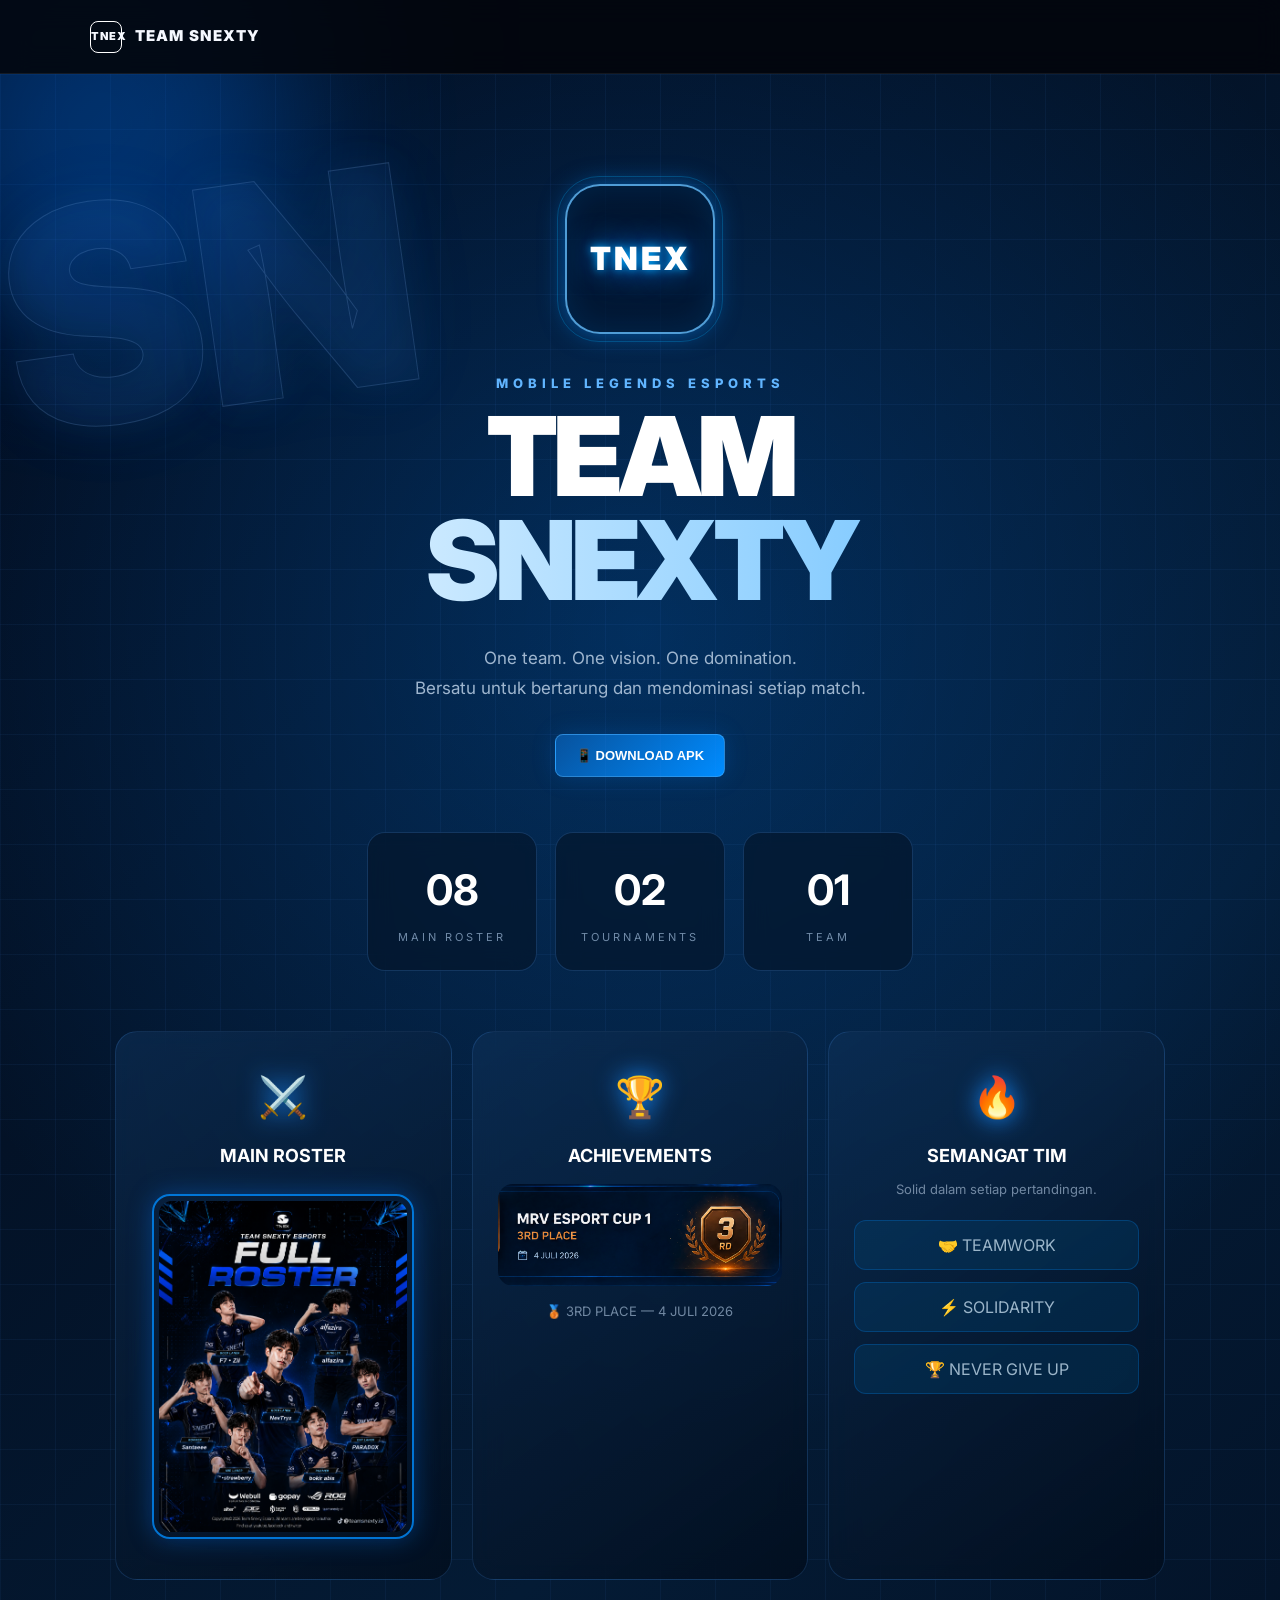
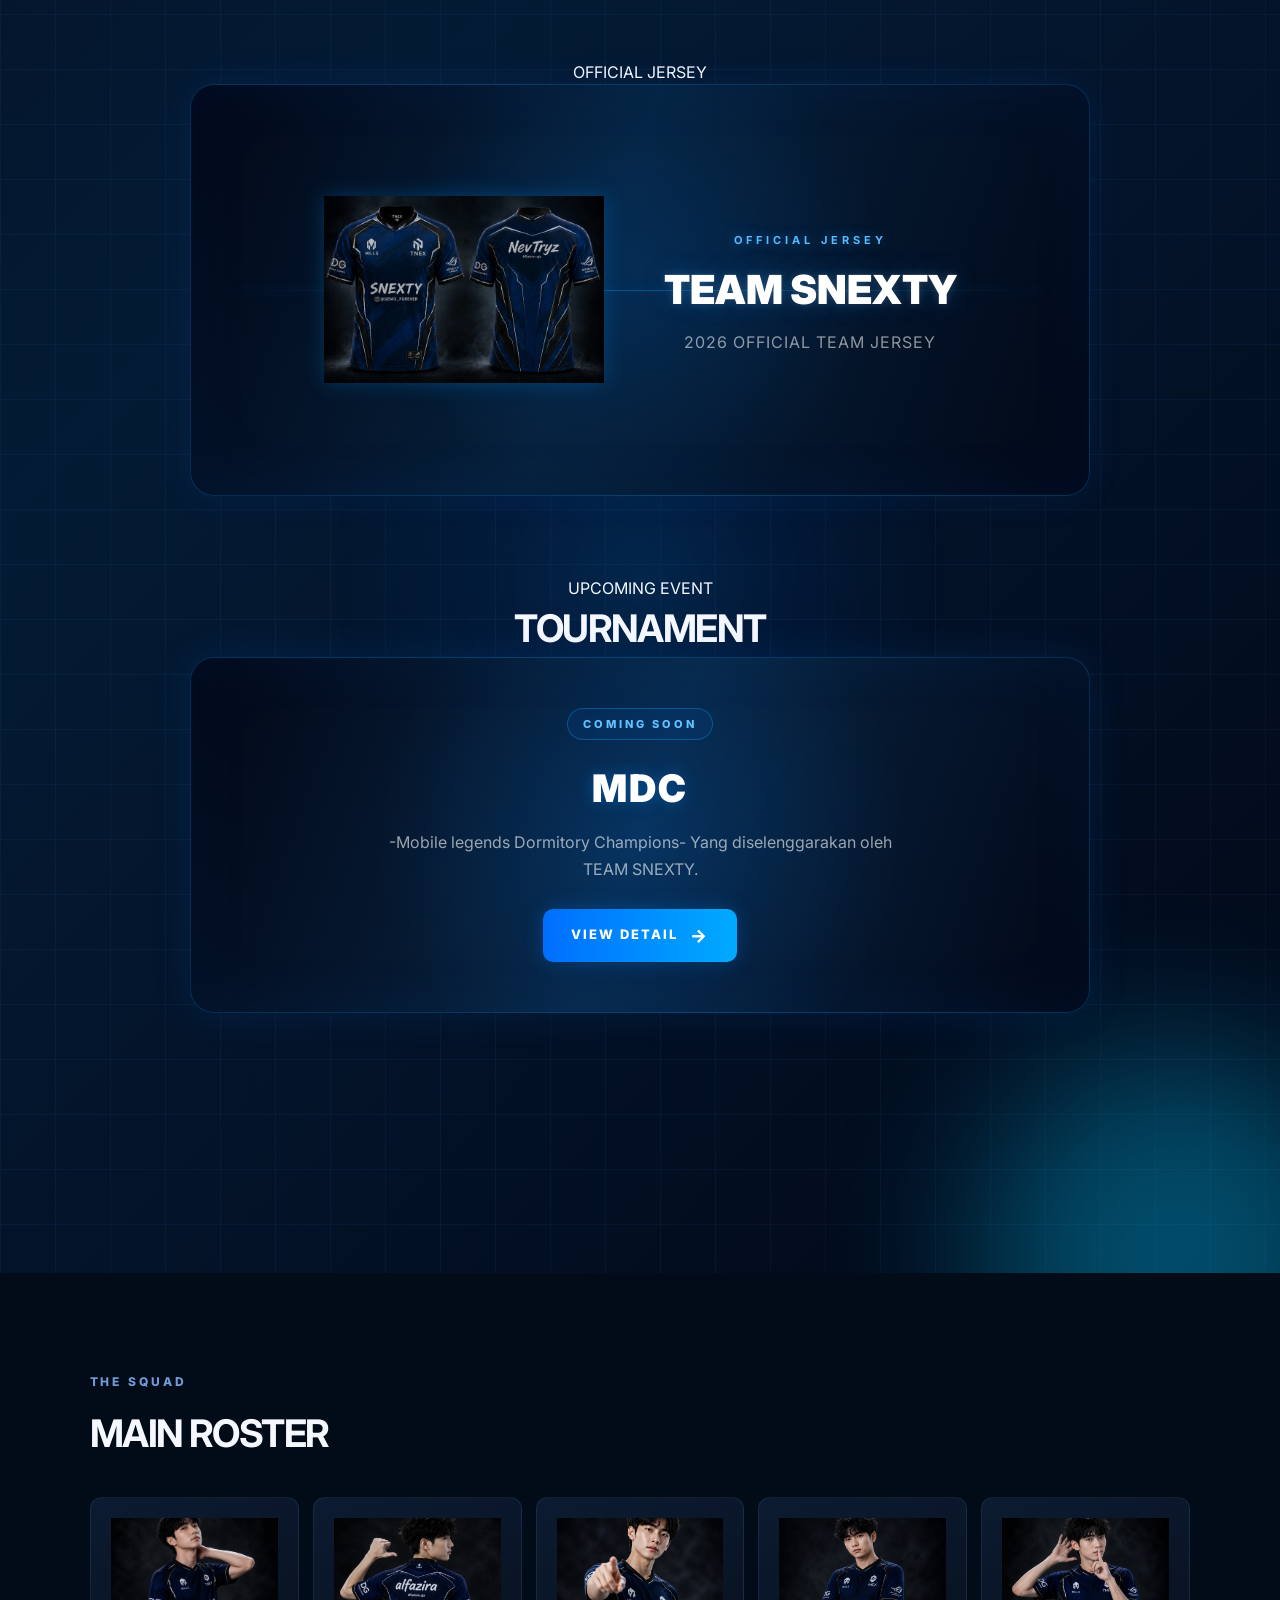
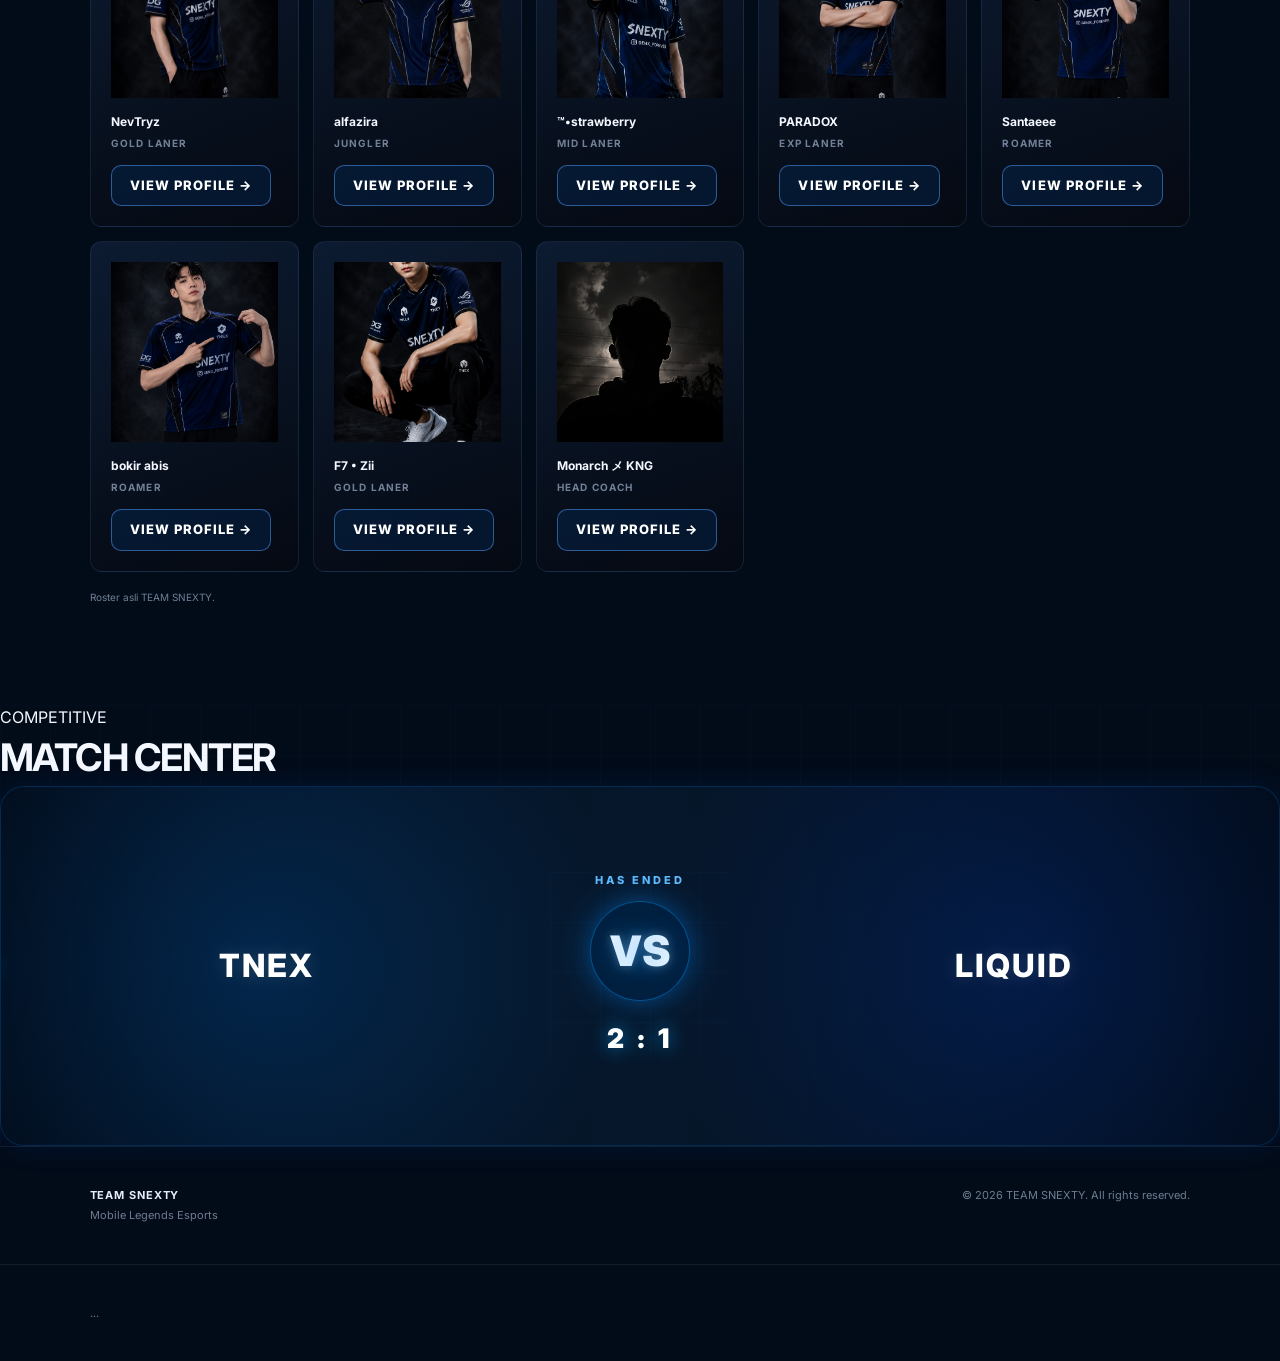
==== commit 76454d70: "Update index.html" ====
--- a/index.html
+++ b/index.html
@@ -7,9 +7,6 @@
   <link rel="stylesheet" href="style.css">
 </head>
   <!-- DOWNLOAD APK -->
-<button type="button" class="btn apk-btn" onclick="openApkGate()">
-  📱 DOWNLOAD APK
-</button>
 
 <!-- PASSWORD POPUP -->
 <div id="apkGate" class="apk-gate">
@@ -47,7 +44,7 @@
       </div>
 
       <a
-        href="TEAM-SNEXTY.apk"
+        href="app-release.apk"
         download
         class="apk-real-download"
       >
@@ -376,6 +373,10 @@
     Bersatu untuk bertarung dan mendominasi setiap match.
   </p>
 
+      <button type="button" class="btn apk-btn" onclick="openApkGate()">
+  📱 DOWNLOAD APK
+</button>
+      
   <div class="team-highlights">
 
     <div class="highlight">
--- a/style.css
+++ b/style.css
@@ -64,7 +64,6 @@
 
     background-size: 45px 45px;
 
-    animation: gridMove 18s linear infinite;
 }
 
 
@@ -91,8 +90,6 @@
 
     filter: blur(20px);
 
-    animation: glowMove 7s ease-in-out infinite alternate;
-
     z-index: -1;
 }
 
@@ -115,8 +112,6 @@
 
     filter: blur(25px);
 
-    animation: glowMove2 9s ease-in-out infinite alternate;
-
     z-index: -1;
 }
 
@@ -145,7 +140,6 @@
         0 0 40px rgba(50, 140, 255, 0.08),
         0 0 90px rgba(50, 140, 255, 0.05);
 
-    animation: tnexFloat 8s ease-in-out infinite;
 }
 
 
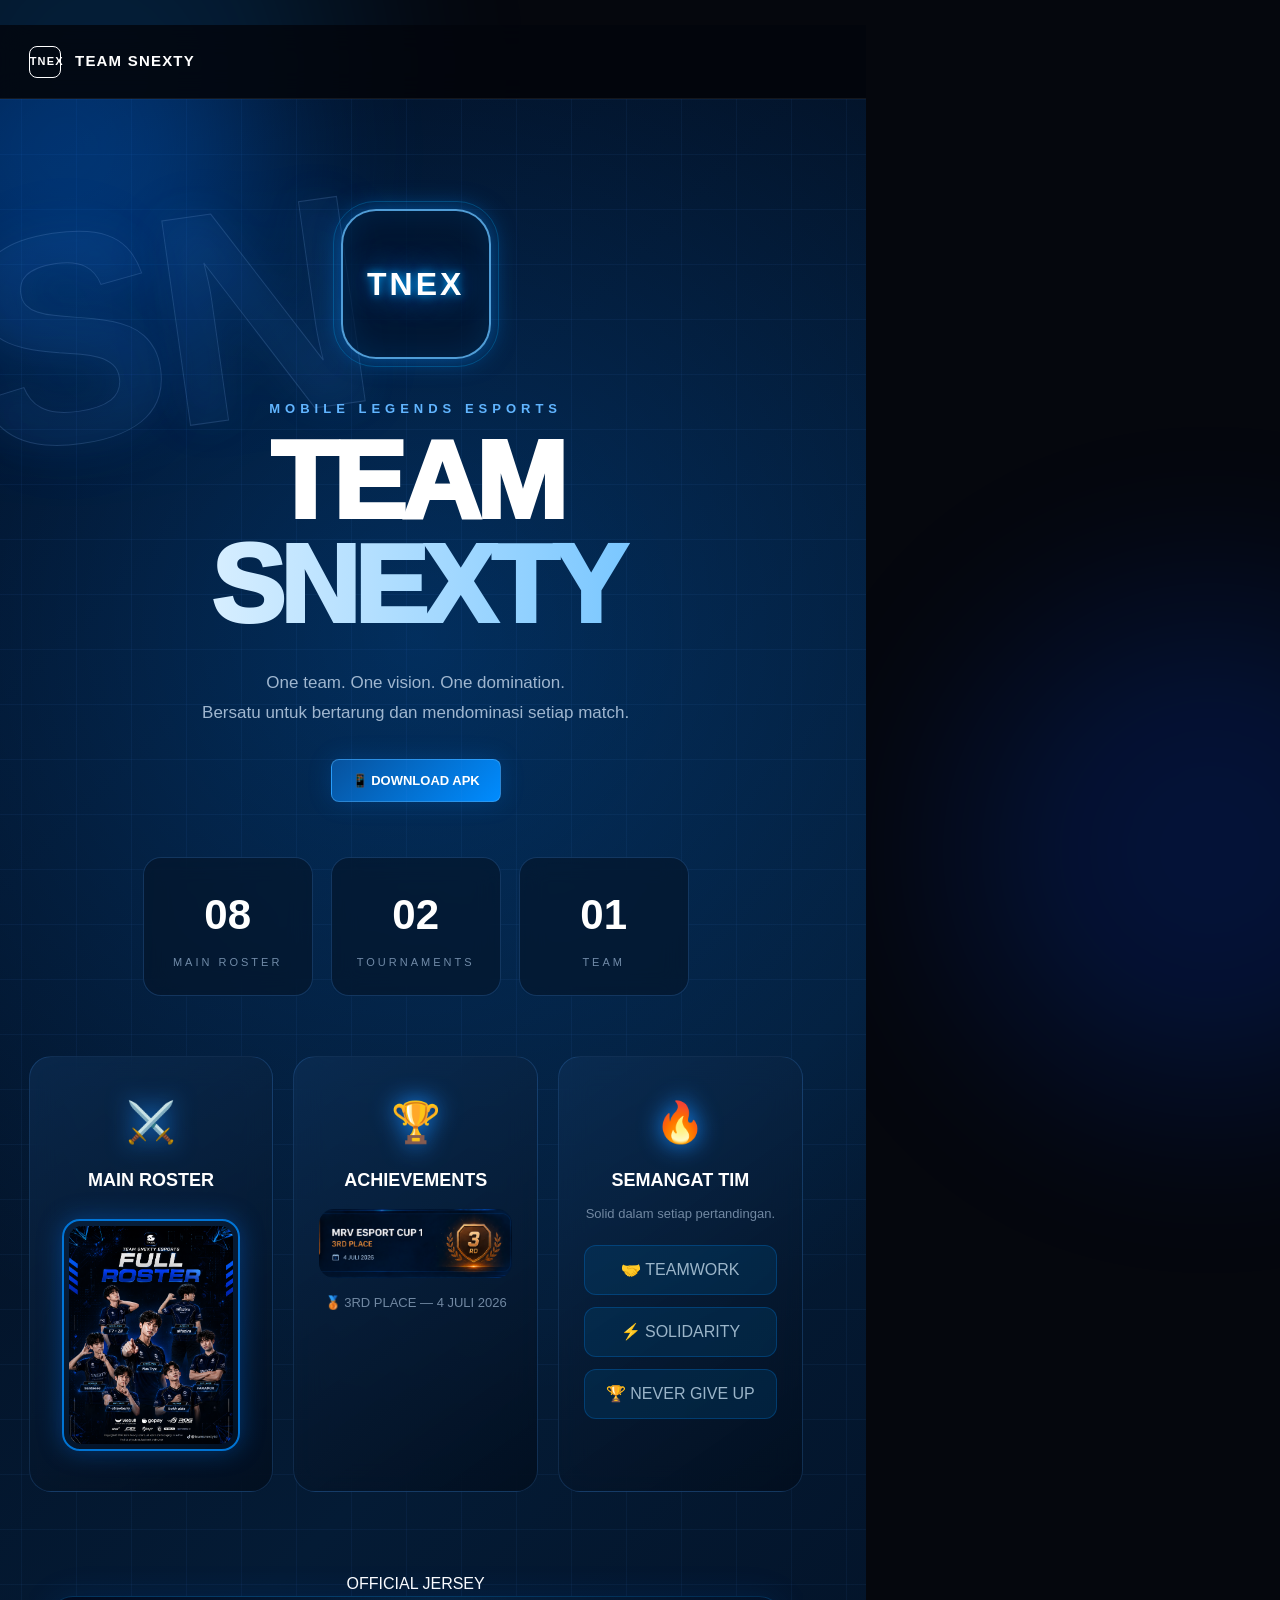
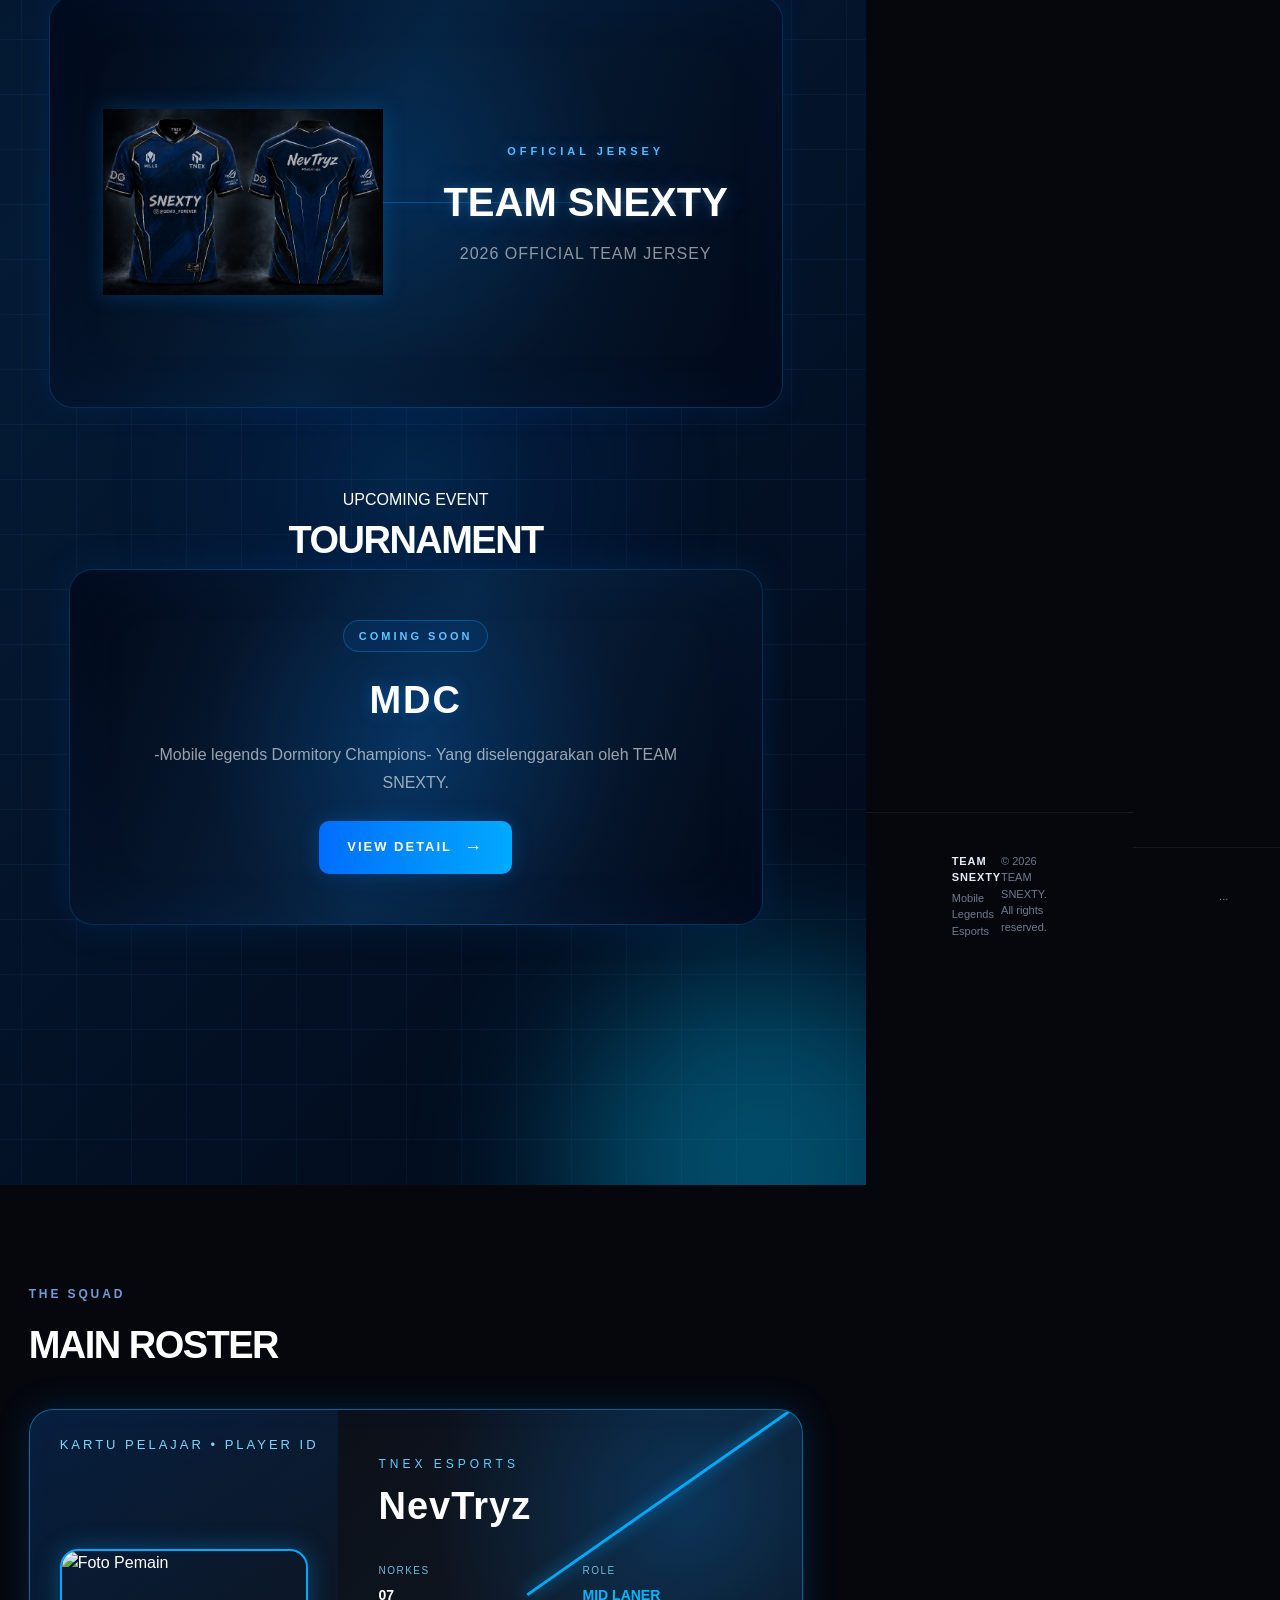
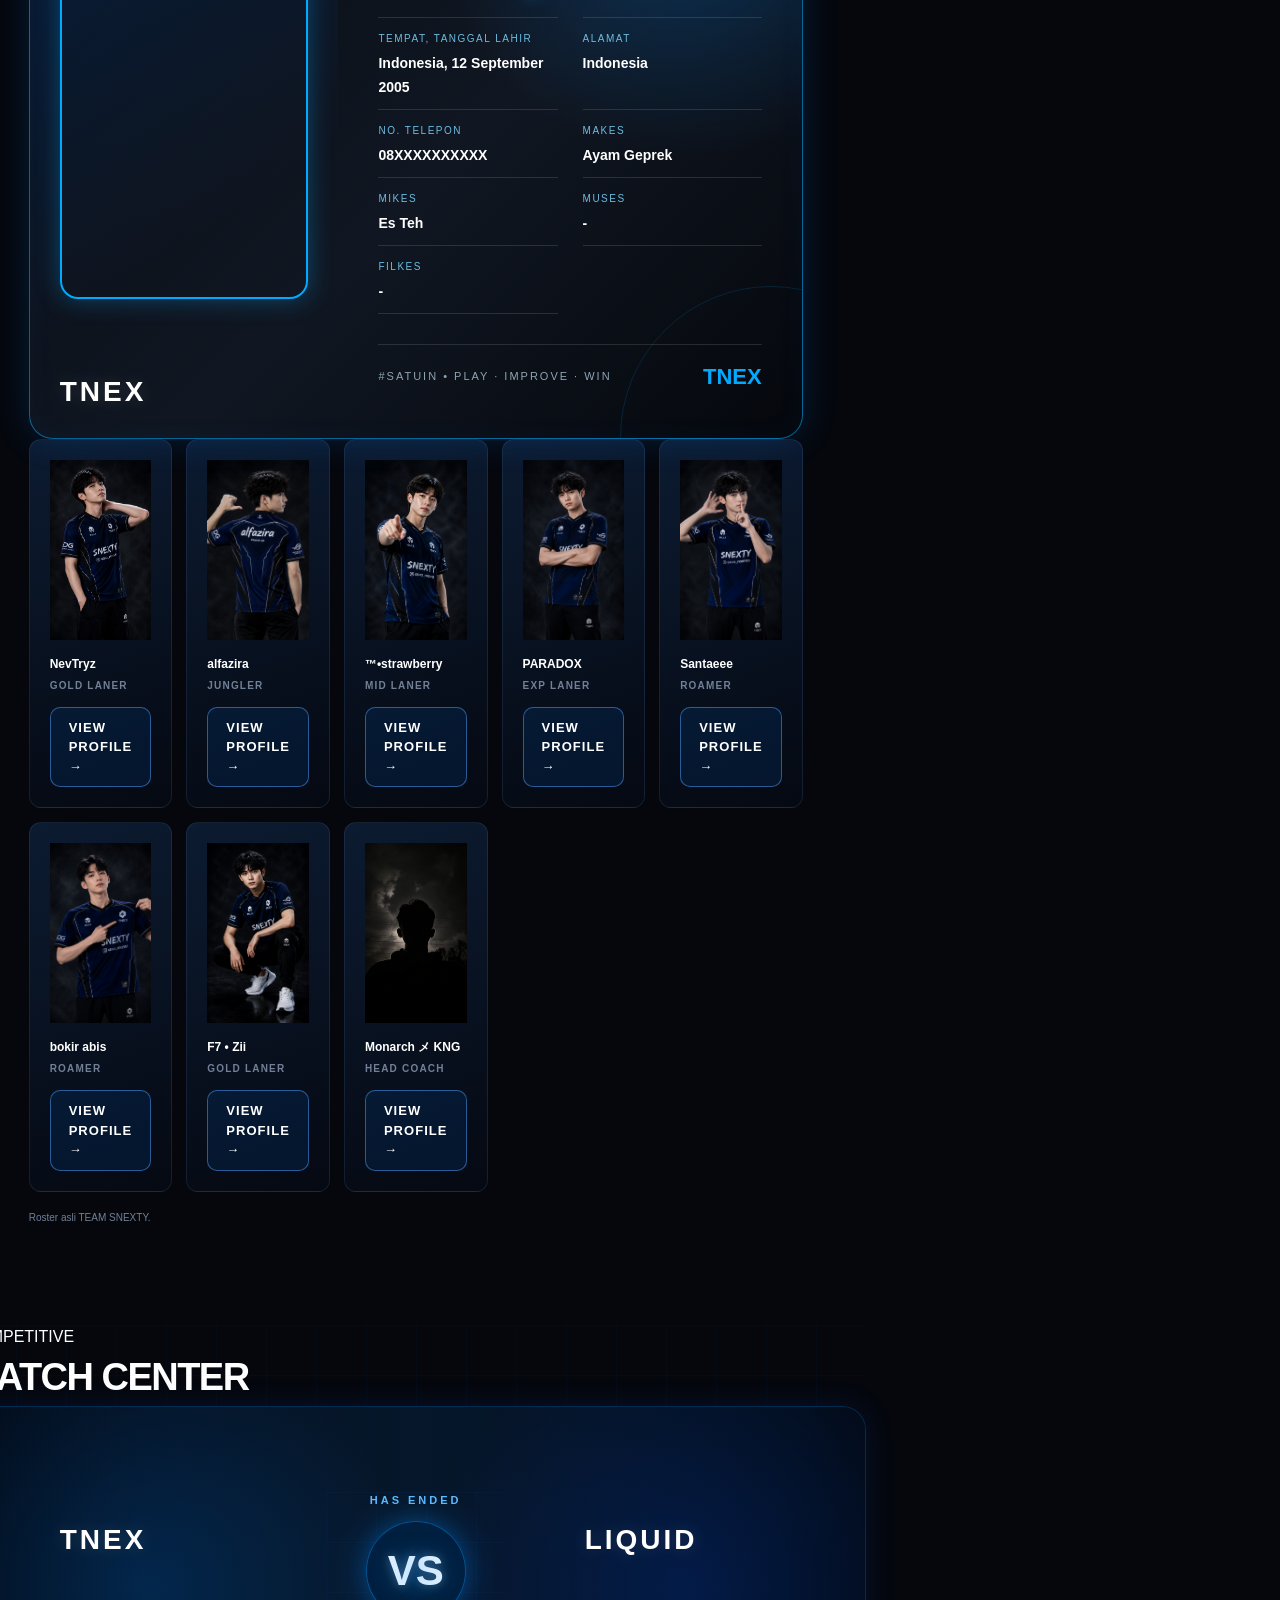
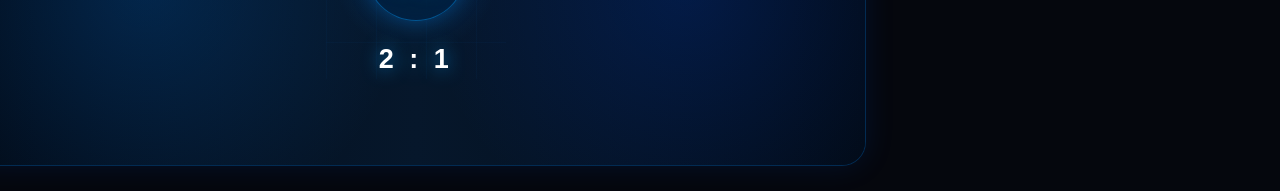
==== commit d2499d71: "Update index.html" ====
--- a/index.html
+++ b/index.html
@@ -92,11 +92,11 @@
 }
 
 /* BOX */
-.apk-box {
-  position: relative;
-  z-index: 2;
-  width: min(420px, 100%);
-  padding: 32px 25px;
+  .apk-box {
+    position: relative;
+    z-index: 2;
+    width: min(420px, 100%);
+    padding: 32px 25px;
   text-align: center;
 
   border: 1px solid rgba(40,160,255,.4);
@@ -495,6 +495,344 @@
         <p class="eyebrow">THE SQUAD</p>
         <h2>MAIN ROSTER</h2>
 </div>
+      <!DOCTYPE html>
+<html lang="id">
+<head>
+<meta charset="UTF-8">
+<meta name="viewport" content="width=device-width, initial-scale=1.0">
+
+<title>TNEX Player Card</title>
+
+<style>
+* {
+    box-sizing: border-box;
+}
+
+body {
+    margin: 0;
+    min-height: 100vh;
+    display: flex;
+    justify-content: center;
+    align-items: center;
+    padding: 25px;
+    background: #05070d;
+    font-family: Arial, sans-serif;
+    color: white;
+}
+
+/* KARTU */
+.player-card {
+    width: 900px;
+    max-width: 100%;
+    min-height: 520px;
+    position: relative;
+    overflow: hidden;
+    display: flex;
+    background:
+        radial-gradient(circle at 85% 15%, rgba(0, 140, 255, .25), transparent 30%),
+        linear-gradient(135deg, #080b13, #101722 55%, #05070c);
+    border: 1px solid rgba(0, 174, 255, .55);
+    border-radius: 24px;
+    box-shadow:
+        0 0 35px rgba(0, 140, 255, .18),
+        inset 0 0 30px rgba(0, 140, 255, .04);
+}
+
+/* GARIS DEKORASI */
+.player-card::before {
+    content: "";
+    position: absolute;
+    width: 500px;
+    height: 3px;
+    background: #00aaff;
+    transform: rotate(-35deg);
+    top: 40px;
+    right: -180px;
+    box-shadow: 0 0 15px #00aaff;
+}
+
+.player-card::after {
+    content: "";
+    position: absolute;
+    width: 300px;
+    height: 300px;
+    border: 1px solid rgba(0, 170, 255, .15);
+    border-radius: 50%;
+    right: -120px;
+    bottom: -150px;
+}
+
+/* BAGIAN FOTO */
+.photo-section {
+    width: 40%;
+    min-height: 520px;
+    position: relative;
+    display: flex;
+    justify-content: center;
+    align-items: center;
+    padding: 30px;
+    background: linear-gradient(
+        145deg,
+        rgba(0, 119, 255, .18),
+        transparent 65%
+    );
+}
+
+.photo-frame {
+    width: 260px;
+    height: 350px;
+    position: relative;
+    overflow: hidden;
+    border: 2px solid #00aaff;
+    border-radius: 18px;
+    box-shadow: 0 0 25px rgba(0, 170, 255, .35);
+}
+
+.photo-frame img {
+    width: 100%;
+    height: 100%;
+    display: block;
+    object-fit: cover;
+}
+
+/* BADGE */
+.card-title {
+    position: absolute;
+    top: 25px;
+    left: 30px;
+    font-size: 13px;
+    letter-spacing: 3px;
+    color: #7bd7ff;
+}
+
+.team-name {
+    position: absolute;
+    bottom: 25px;
+    left: 30px;
+    font-size: 28px;
+    font-weight: 900;
+    letter-spacing: 3px;
+}
+
+/* DATA */
+.info-section {
+    flex: 1;
+    padding: 45px 40px;
+    position: relative;
+    z-index: 2;
+}
+
+.small-title {
+    font-size: 12px;
+    letter-spacing: 4px;
+    color: #62ceff;
+    margin-bottom: 5px;
+}
+
+.player-name {
+    font-size: 38px;
+    font-weight: 900;
+    margin-bottom: 28px;
+    letter-spacing: 1px;
+}
+
+.biodata {
+    display: grid;
+    grid-template-columns: 1fr 1fr;
+    gap: 13px 25px;
+}
+
+.data-item {
+    padding-bottom: 10px;
+    border-bottom: 1px solid rgba(255,255,255,.12);
+}
+
+.data-label {
+    display: block;
+    color: #6dbce0;
+    font-size: 10px;
+    letter-spacing: 1.5px;
+    margin-bottom: 5px;
+}
+
+.data-value {
+    font-size: 14px;
+    font-weight: bold;
+}
+
+.role {
+    color: #00b7ff;
+}
+
+/* FOOTER */
+.footer {
+    margin-top: 30px;
+    padding-top: 15px;
+    border-top: 1px solid rgba(255,255,255,.12);
+    display: flex;
+    justify-content: space-between;
+    align-items: center;
+}
+
+.slogan {
+    font-size: 11px;
+    letter-spacing: 2px;
+    color: #8fa4b2;
+}
+
+.card-number {
+    font-size: 22px;
+    font-weight: 900;
+    color: #00aaff;
+}
+
+/* HP */
+@media (max-width: 700px) {
+
+    body {
+        padding: 15px;
+    }
+
+    .player-card {
+        flex-direction: column;
+        min-height: auto;
+    }
+
+    .photo-section {
+        width: 100%;
+        min-height: 390px;
+        padding: 55px 25px 25px;
+    }
+
+    .photo-frame {
+        width: 210px;
+        height: 285px;
+    }
+
+    .card-title {
+        top: 20px;
+        left: 25px;
+    }
+
+    .team-name {
+        display: none;
+    }
+
+    .info-section {
+        padding: 30px 25px;
+    }
+
+    .player-name {
+        font-size: 30px;
+    }
+
+    .biodata {
+        grid-template-columns: 1fr;
+    }
+}
+</style>
+</head>
+
+<body>
+
+<div class="player-card">
+
+    <!-- FOTO -->
+    <div class="photo-section">
+
+        <div class="card-title">
+            KARTU PELAJAR • PLAYER ID
+        </div>
+
+        <div class="photo-frame">
+            <!-- GANTI FOTO DI SINI -->
+            <img src="nevtryz.jpg" alt="Foto Pemain">
+        </div>
+
+        <div class="team-name">
+            TNEX
+        </div>
+
+    </div>
+
+
+    <!-- DATA PEMAIN -->
+    <div class="info-section">
+
+        <div class="small-title">
+            TNEX ESPORTS
+        </div>
+
+        <!-- GANTI NAMA DI SINI -->
+        <div class="player-name">
+            NevTryz
+        </div>
+
+        <div class="biodata">
+
+            <div class="data-item">
+                <span class="data-label">NORKES</span>
+                <span class="data-value">07</span>
+            </div>
+
+            <div class="data-item">
+                <span class="data-label">ROLE</span>
+                <span class="data-value role">MID LANER</span>
+            </div>
+
+            <div class="data-item">
+                <span class="data-label">TEMPAT, TANGGAL LAHIR</span>
+                <span class="data-value">Indonesia, 12 September 2005</span>
+            </div>
+
+            <div class="data-item">
+                <span class="data-label">ALAMAT</span>
+                <span class="data-value">Indonesia</span>
+            </div>
+
+            <div class="data-item">
+                <span class="data-label">NO. TELEPON</span>
+                <span class="data-value">08XXXXXXXXXX</span>
+            </div>
+
+            <div class="data-item">
+                <span class="data-label">MAKES</span>
+                <span class="data-value">Ayam Geprek</span>
+            </div>
+
+            <div class="data-item">
+                <span class="data-label">MIKES</span>
+                <span class="data-value">Es Teh</span>
+            </div>
+
+            <div class="data-item">
+                <span class="data-label">MUSES</span>
+                <span class="data-value">-</span>
+            </div>
+
+            <div class="data-item">
+                <span class="data-label">FILKES</span>
+                <span class="data-value">-</span>
+            </div>
+
+        </div>
+
+        <div class="footer">
+            <div class="slogan">
+                #SATUIN • PLAY · IMPROVE · WIN
+            </div>
+
+            <div class="card-number">
+                TNEX
+            </div>
+        </div>
+
+    </div>
+
+</div>
+
+</body>
+</html>
       <div class="cards">
   <article class="player">
   <img src="nevtryz-roster.jpg" alt="NevTryz"
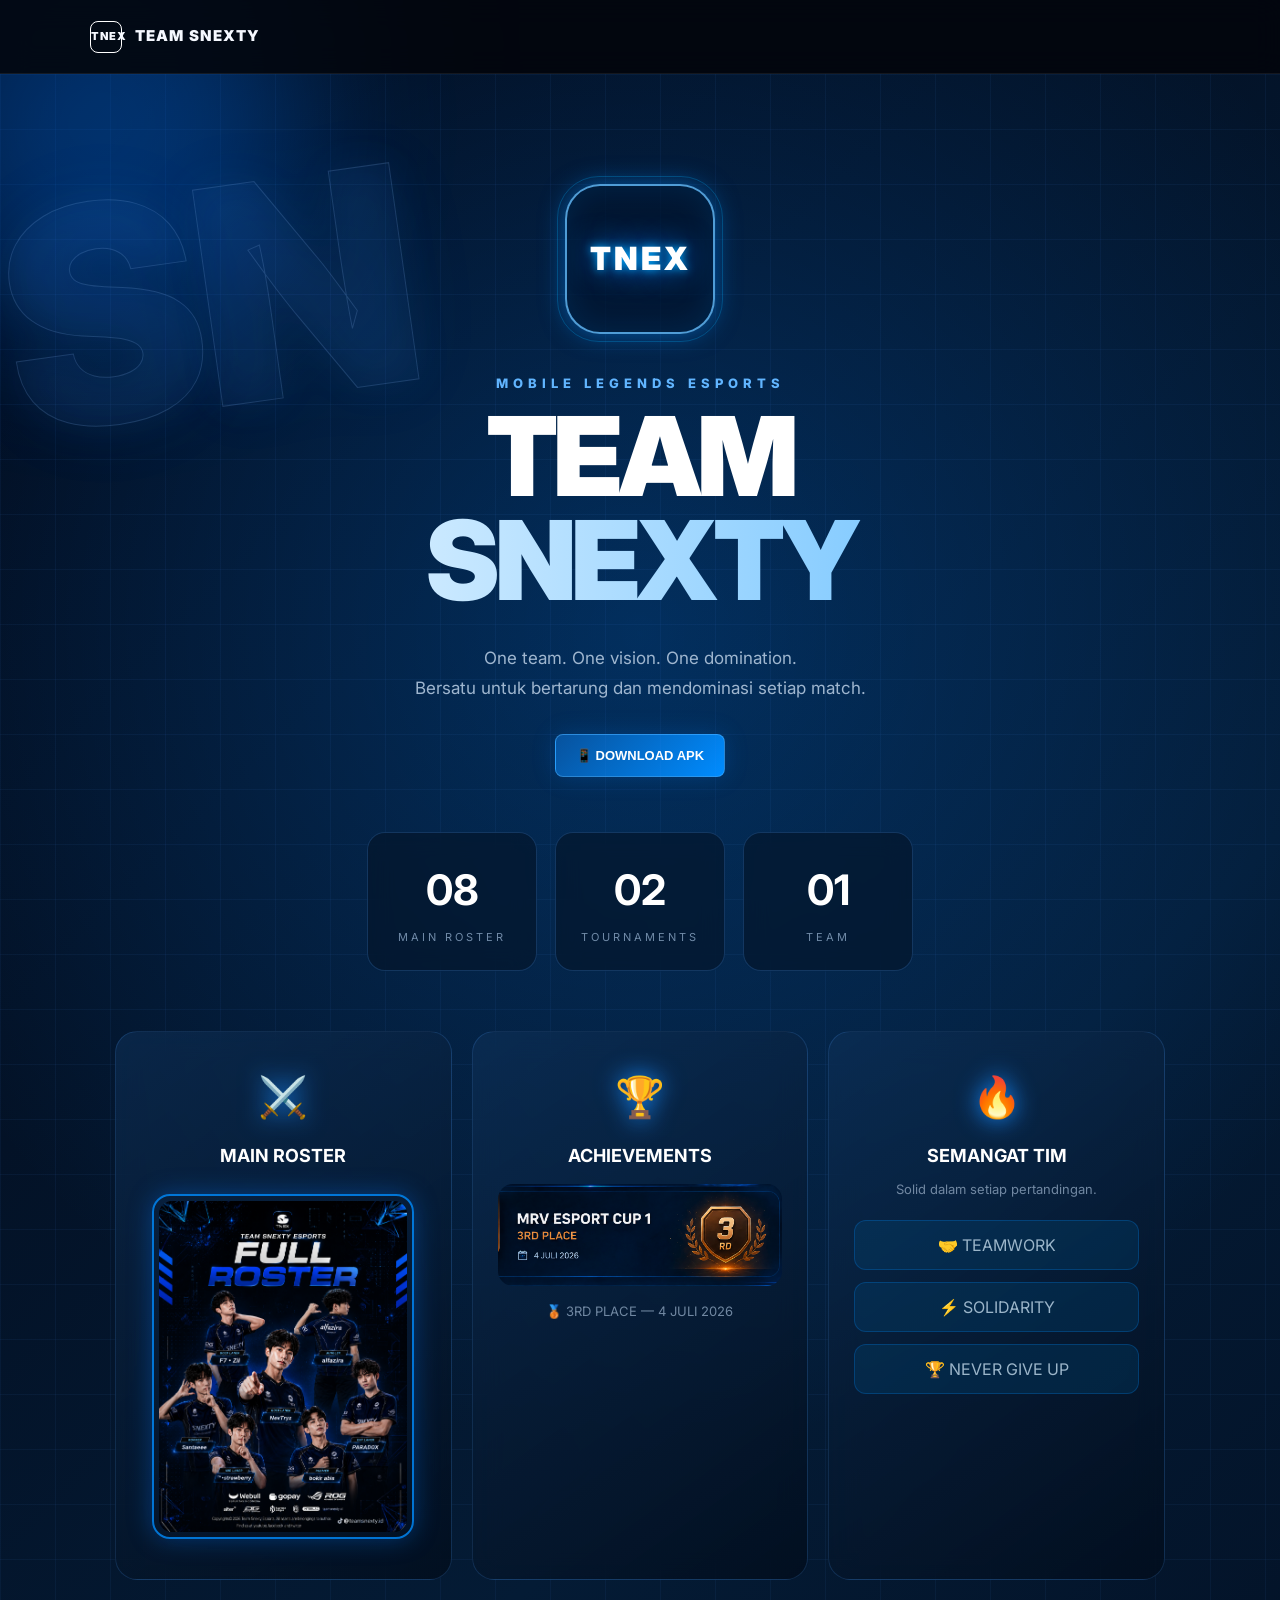
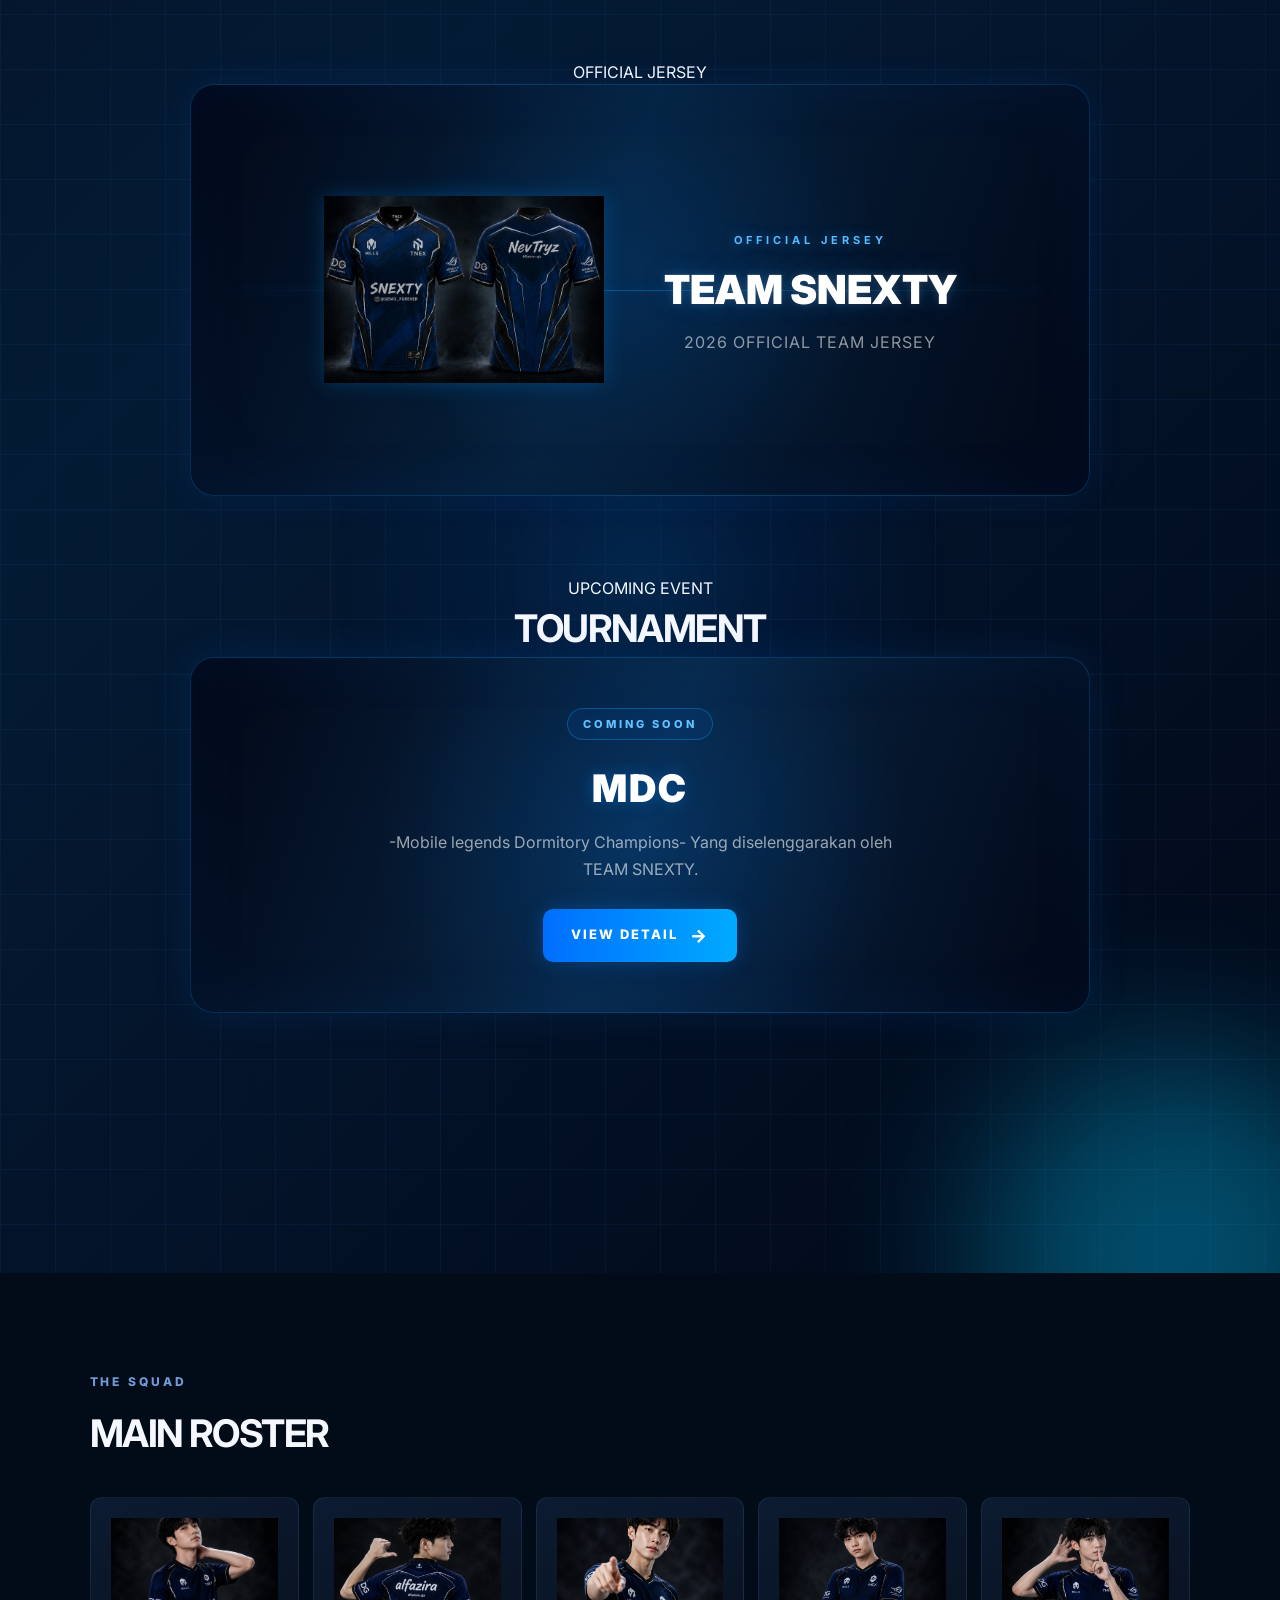
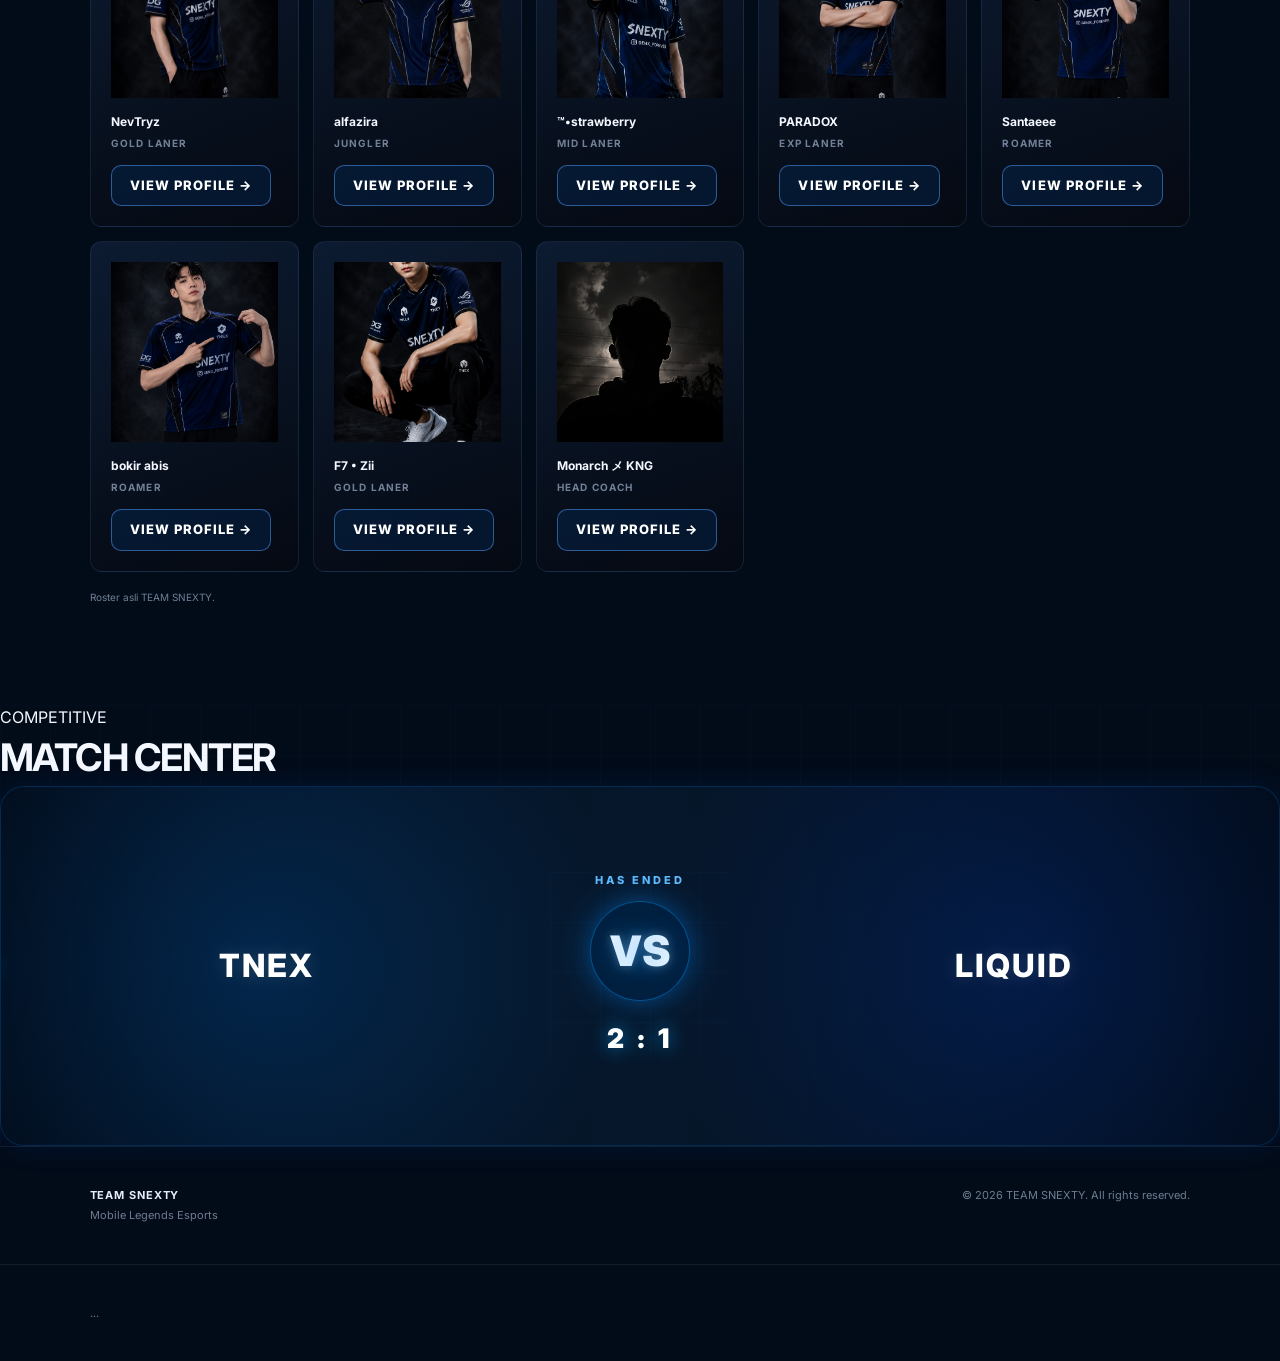
==== commit a3b766d3: "Update index.html" ====
--- a/index.html
+++ b/index.html
@@ -494,343 +494,8 @@
       <div class="section-head">
         <p class="eyebrow">THE SQUAD</p>
         <h2>MAIN ROSTER</h2>
-</div>
-      <!DOCTYPE html>
-<html lang="id">
-<head>
-<meta charset="UTF-8">
-<meta name="viewport" content="width=device-width, initial-scale=1.0">
-
-<title>TNEX Player Card</title>
-
-<style>
-* {
-    box-sizing: border-box;
-}
-
-body {
-    margin: 0;
-    min-height: 100vh;
-    display: flex;
-    justify-content: center;
-    align-items: center;
-    padding: 25px;
-    background: #05070d;
-    font-family: Arial, sans-serif;
-    color: white;
-}
-
-/* KARTU */
-.player-card {
-    width: 900px;
-    max-width: 100%;
-    min-height: 520px;
-    position: relative;
-    overflow: hidden;
-    display: flex;
-    background:
-        radial-gradient(circle at 85% 15%, rgba(0, 140, 255, .25), transparent 30%),
-        linear-gradient(135deg, #080b13, #101722 55%, #05070c);
-    border: 1px solid rgba(0, 174, 255, .55);
-    border-radius: 24px;
-    box-shadow:
-        0 0 35px rgba(0, 140, 255, .18),
-        inset 0 0 30px rgba(0, 140, 255, .04);
-}
-
-/* GARIS DEKORASI */
-.player-card::before {
-    content: "";
-    position: absolute;
-    width: 500px;
-    height: 3px;
-    background: #00aaff;
-    transform: rotate(-35deg);
-    top: 40px;
-    right: -180px;
-    box-shadow: 0 0 15px #00aaff;
-}
-
-.player-card::after {
-    content: "";
-    position: absolute;
-    width: 300px;
-    height: 300px;
-    border: 1px solid rgba(0, 170, 255, .15);
-    border-radius: 50%;
-    right: -120px;
-    bottom: -150px;
-}
-
-/* BAGIAN FOTO */
-.photo-section {
-    width: 40%;
-    min-height: 520px;
-    position: relative;
-    display: flex;
-    justify-content: center;
-    align-items: center;
-    padding: 30px;
-    background: linear-gradient(
-        145deg,
-        rgba(0, 119, 255, .18),
-        transparent 65%
-    );
-}
-
-.photo-frame {
-    width: 260px;
-    height: 350px;
-    position: relative;
-    overflow: hidden;
-    border: 2px solid #00aaff;
-    border-radius: 18px;
-    box-shadow: 0 0 25px rgba(0, 170, 255, .35);
-}
-
-.photo-frame img {
-    width: 100%;
-    height: 100%;
-    display: block;
-    object-fit: cover;
-}
-
-/* BADGE */
-.card-title {
-    position: absolute;
-    top: 25px;
-    left: 30px;
-    font-size: 13px;
-    letter-spacing: 3px;
-    color: #7bd7ff;
-}
-
-.team-name {
-    position: absolute;
-    bottom: 25px;
-    left: 30px;
-    font-size: 28px;
-    font-weight: 900;
-    letter-spacing: 3px;
-}
-
-/* DATA */
-.info-section {
-    flex: 1;
-    padding: 45px 40px;
-    position: relative;
-    z-index: 2;
-}
-
-.small-title {
-    font-size: 12px;
-    letter-spacing: 4px;
-    color: #62ceff;
-    margin-bottom: 5px;
-}
-
-.player-name {
-    font-size: 38px;
-    font-weight: 900;
-    margin-bottom: 28px;
-    letter-spacing: 1px;
-}
-
-.biodata {
-    display: grid;
-    grid-template-columns: 1fr 1fr;
-    gap: 13px 25px;
-}
-
-.data-item {
-    padding-bottom: 10px;
-    border-bottom: 1px solid rgba(255,255,255,.12);
-}
-
-.data-label {
-    display: block;
-    color: #6dbce0;
-    font-size: 10px;
-    letter-spacing: 1.5px;
-    margin-bottom: 5px;
-}
-
-.data-value {
-    font-size: 14px;
-    font-weight: bold;
-}
-
-.role {
-    color: #00b7ff;
-}
-
-/* FOOTER */
-.footer {
-    margin-top: 30px;
-    padding-top: 15px;
-    border-top: 1px solid rgba(255,255,255,.12);
-    display: flex;
-    justify-content: space-between;
-    align-items: center;
-}
-
-.slogan {
-    font-size: 11px;
-    letter-spacing: 2px;
-    color: #8fa4b2;
-}
-
-.card-number {
-    font-size: 22px;
-    font-weight: 900;
-    color: #00aaff;
-}
-
-/* HP */
-@media (max-width: 700px) {
-
-    body {
-        padding: 15px;
-    }
-
-    .player-card {
-        flex-direction: column;
-        min-height: auto;
-    }
-
-    .photo-section {
-        width: 100%;
-        min-height: 390px;
-        padding: 55px 25px 25px;
-    }
-
-    .photo-frame {
-        width: 210px;
-        height: 285px;
-    }
-
-    .card-title {
-        top: 20px;
-        left: 25px;
-    }
-
-    .team-name {
-        display: none;
-    }
-
-    .info-section {
-        padding: 30px 25px;
-    }
-
-    .player-name {
-        font-size: 30px;
-    }
-
-    .biodata {
-        grid-template-columns: 1fr;
-    }
-}
-</style>
-</head>
-
-<body>
-
-<div class="player-card">
-
-    <!-- FOTO -->
-    <div class="photo-section">
-
-        <div class="card-title">
-            KARTU PELAJAR • PLAYER ID
-        </div>
-
-        <div class="photo-frame">
-            <!-- GANTI FOTO DI SINI -->
-            <img src="nevtryz.jpg" alt="Foto Pemain">
-        </div>
-
-        <div class="team-name">
-            TNEX
-        </div>
-
-    </div>
-
-
-    <!-- DATA PEMAIN -->
-    <div class="info-section">
-
-        <div class="small-title">
-            TNEX ESPORTS
-        </div>
-
-        <!-- GANTI NAMA DI SINI -->
-        <div class="player-name">
-            NevTryz
-        </div>
-
-        <div class="biodata">
-
-            <div class="data-item">
-                <span class="data-label">NORKES</span>
-                <span class="data-value">07</span>
-            </div>
-
-            <div class="data-item">
-                <span class="data-label">ROLE</span>
-                <span class="data-value role">MID LANER</span>
-            </div>
-
-            <div class="data-item">
-                <span class="data-label">TEMPAT, TANGGAL LAHIR</span>
-                <span class="data-value">Indonesia, 12 September 2005</span>
-            </div>
-
-            <div class="data-item">
-                <span class="data-label">ALAMAT</span>
-                <span class="data-value">Indonesia</span>
-            </div>
-
-            <div class="data-item">
-                <span class="data-label">NO. TELEPON</span>
-                <span class="data-value">08XXXXXXXXXX</span>
-            </div>
-
-            <div class="data-item">
-                <span class="data-label">MAKES</span>
-                <span class="data-value">Ayam Geprek</span>
-            </div>
-
-            <div class="data-item">
-                <span class="data-label">MIKES</span>
-                <span class="data-value">Es Teh</span>
-            </div>
-
-            <div class="data-item">
-                <span class="data-label">MUSES</span>
-                <span class="data-value">-</span>
-            </div>
-
-            <div class="data-item">
-                <span class="data-label">FILKES</span>
-                <span class="data-value">-</span>
-            </div>
-
-        </div>
-
-        <div class="footer">
-            <div class="slogan">
-                #SATUIN • PLAY · IMPROVE · WIN
-            </div>
-
-            <div class="card-number">
-                TNEX
-            </div>
-        </div>
-
-    </div>
-
-</div>
-
+  </div>
+      
 </body>
 </html>
       <div class="cards">
